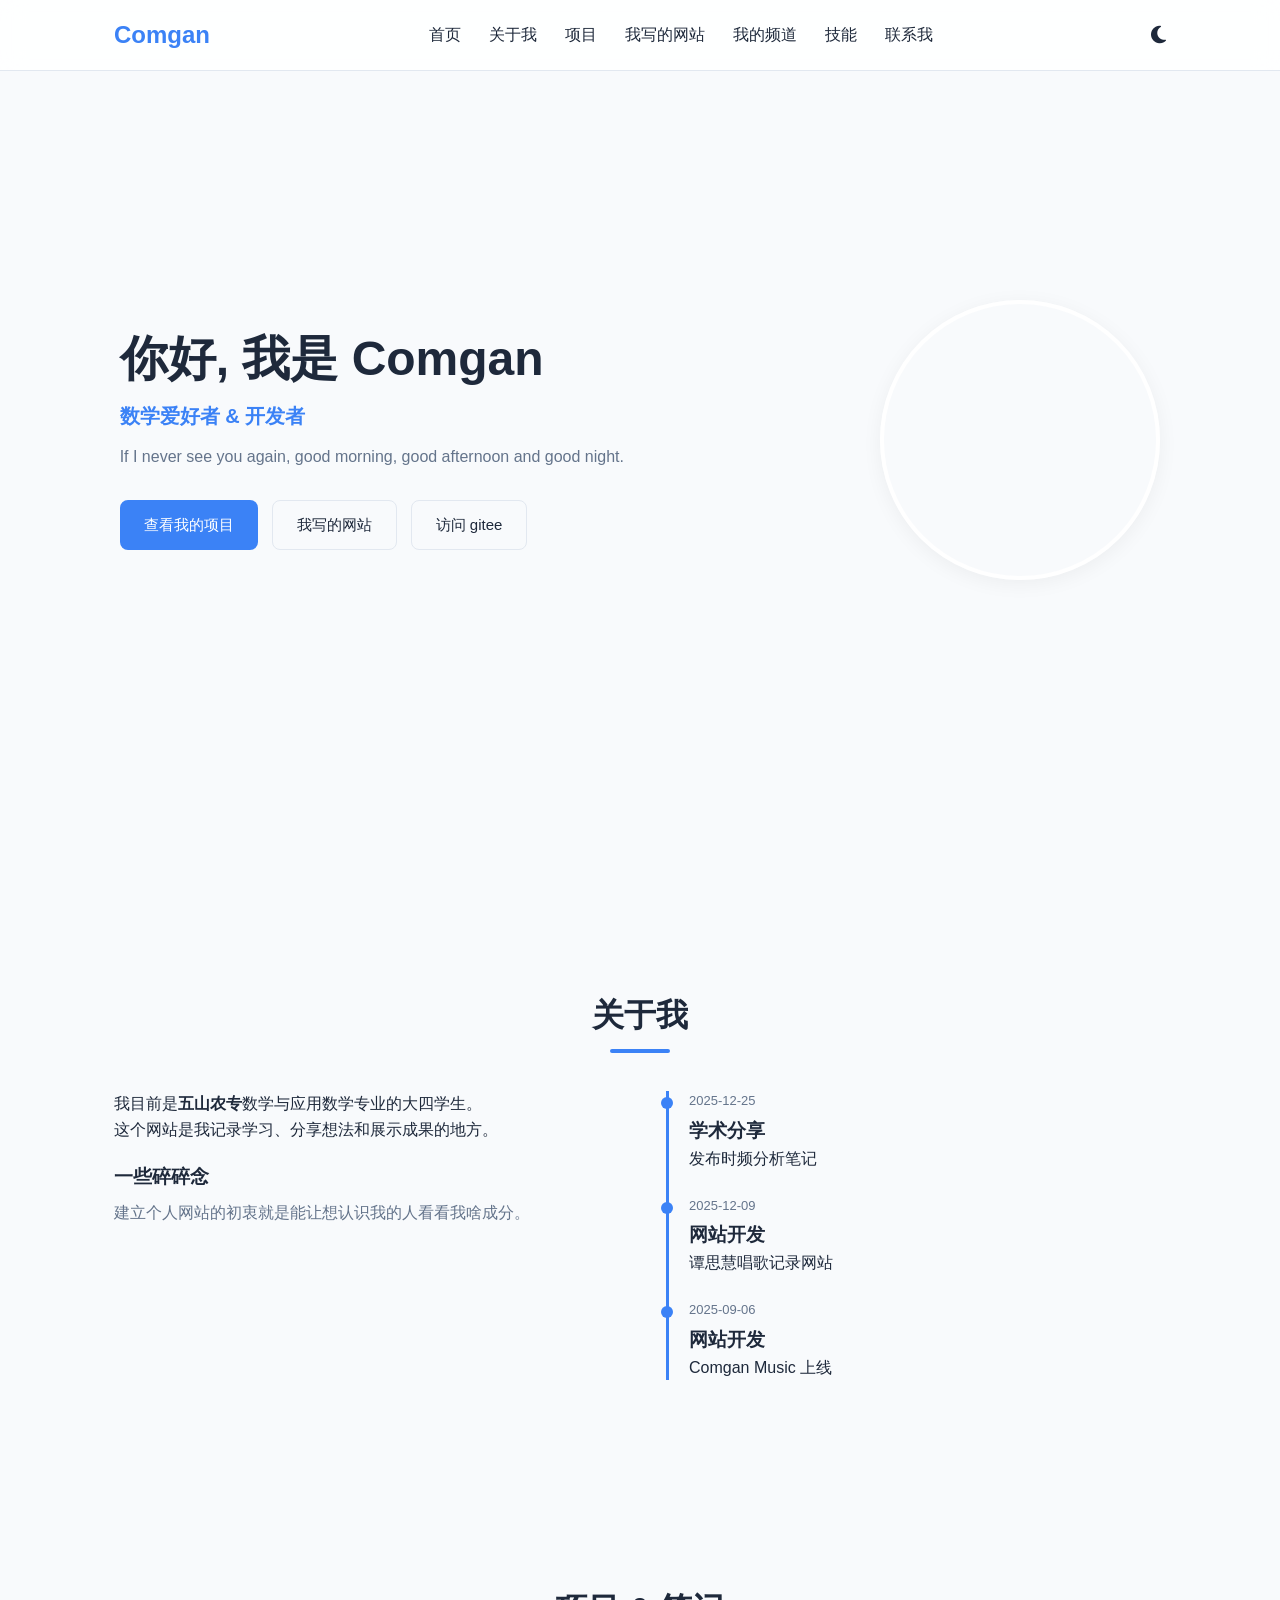
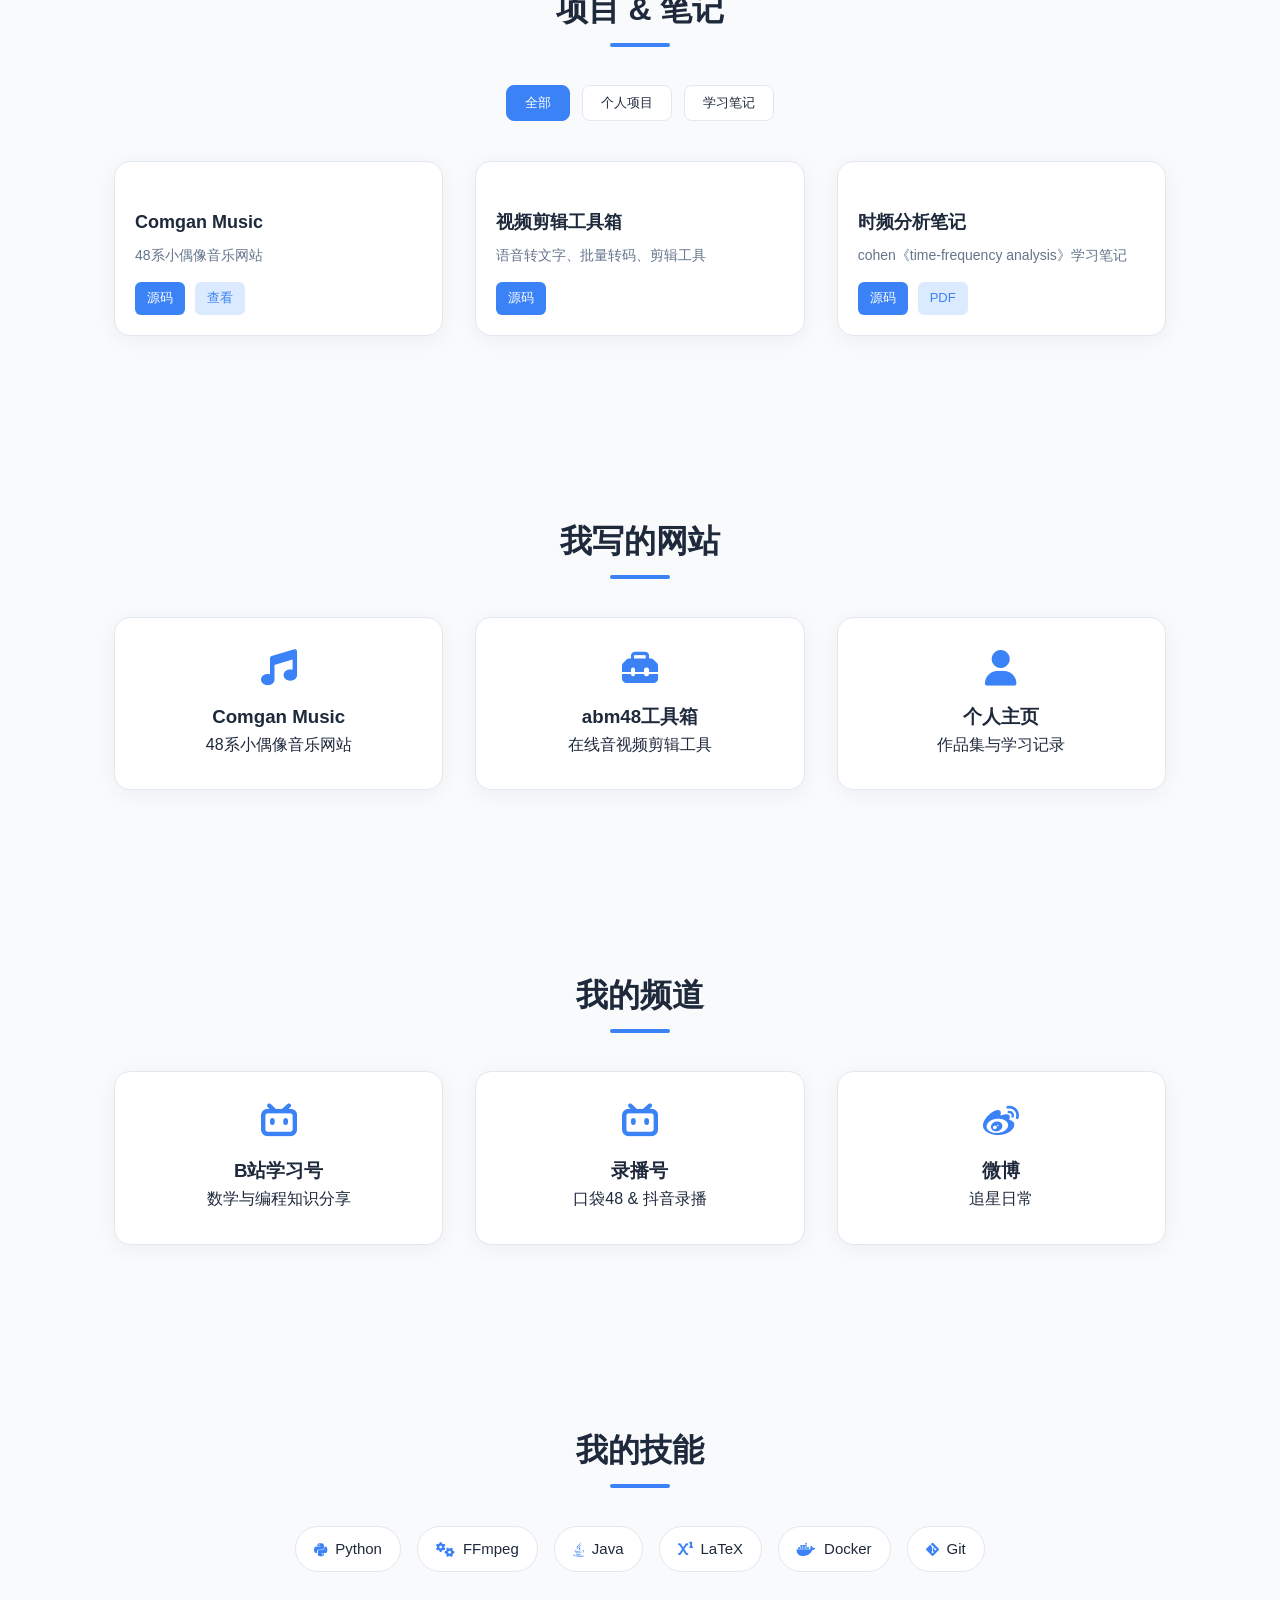
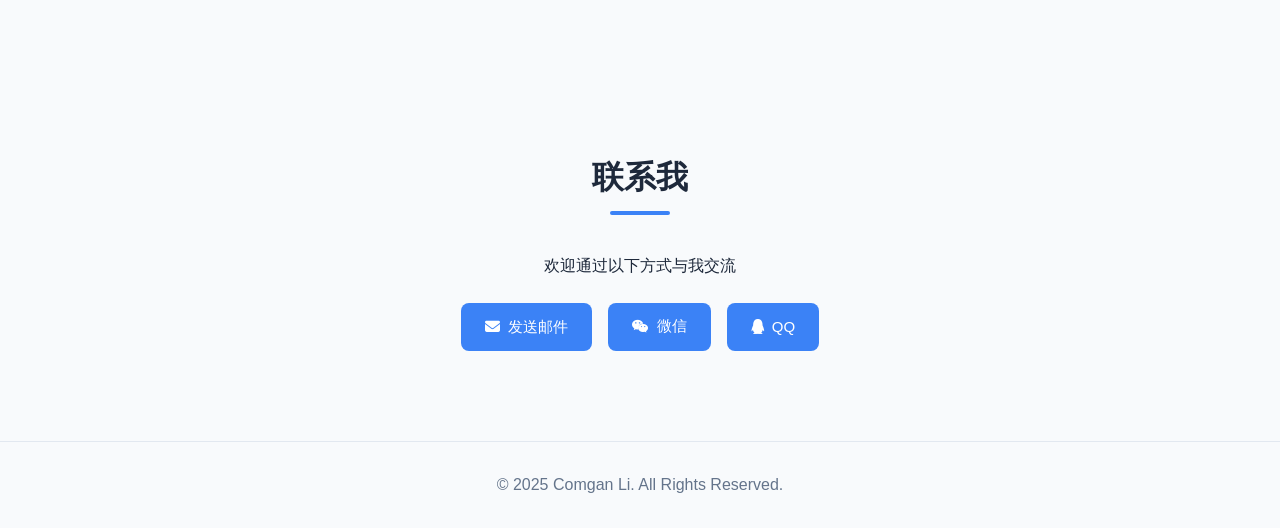
==== index.html @ dd55dca1 "fix: 第一次提交个人网站" ====
<!DOCTYPE html>
<html lang="zh-CN" data-theme="light">
<head>
    <meta charset="UTF-8">
    <meta name="viewport" content="width=device-width, initial-scale=1.0">
    <title>Comgan's Homepage</title>
    <meta name="author" content="Comgan Li">
    <meta name="description" content="数学爱好者 & 开发者 | 项目分享与学习笔记">
    <meta name="keywords" content="Comgan,数学,编程,开发者,个人主页">
    <link rel="stylesheet" href="https://cdnjs.cloudflare.com/ajax/libs/font-awesome/6.5.2/css/all.min.css">
    <style>
        * {
            margin: 0;
            padding: 0;
            box-sizing: border-box;
            transition: all 0.3s ease;
        }

        :root {
            --bg: #f8fafc;
            --card: #ffffff;
            --text: #1e293b;
            --text-light: #64748b;
            --primary: #3b82f6;
            --primary-light: #dbeafe;
            --border: #e2e8f0;
            --shadow: 0 4px 20px rgba(0,0,0,0.05);
            --nav-bg: rgba(255,255,255,0.85);
        }

        [data-theme="dark"] {
            --bg: #0f172a;
            --card: #1e293b;
            --text: #f1f5f9;
            --text-light: #94a3b8;
            --primary: #38bdf8;
            --primary-light: #164e63;
            --border: #334155;
            --shadow: 0 4px 20px rgba(0,0,0,0.2);
            --nav-bg: rgba(15,23,42,0.85);
        }

        body {
            font-family: -apple-system, BlinkMacSystemFont, 'Segoe UI', Roboto, 'Helvetica Neue', Arial, sans-serif;
            background: var(--bg);
            color: var(--text);
            line-height: 1.6;
            overflow-x: hidden;
        }

        .container {
            max-width: 1100px;
            margin: 0 auto;
            padding: 0 24px;
        }

        .grid {
            display: grid;
            gap: 32px;
        }

        .section {
            padding: 90px 0;
            opacity: 0;
            transform: translateY(30px);
            transition: 0.6s ease;
        }

        .section.visible {
            opacity: 1;
            transform: translateY(0);
        }

        .section__title {
            text-align: center;
            font-size: 32px;
            margin-bottom: 50px;
            position: relative;
        }

        .section__title::after {
            content: '';
            width: 60px;
            height: 4px;
            background: var(--primary);
            border-radius: 2px;
            position: absolute;
            left: 50%;
            bottom: -12px;
            transform: translateX(-50%);
        }

        /* 导航 */
        .header {
            position: fixed;
            top: 0;
            left: 0;
            width: 100%;
            z-index: 999;
            background: var(--nav-bg);
            backdrop-filter: blur(12px);
            border-bottom: 1px solid var(--border);
        }

        .nav {
            display: flex;
            align-items: center;
            justify-content: space-between;
            height: 70px;
        }

        .nav__logo {
            font-size: 24px;
            font-weight: bold;
            color: var(--primary);
            text-decoration: none;
        }

        .nav__list {
            display: flex;
            list-style: none;
            gap: 28px;
        }

        .nav__link {
            color: var(--text);
            text-decoration: none;
            font-weight: 500;
        }

        .nav__link:hover {
            color: var(--primary);
        }

        .nav__actions {
            display: flex;
            align-items: center;
            gap: 16px;
        }

        .theme-switcher {
            font-size: 20px;
            cursor: pointer;
            color: var(--text);
        }

        .nav__toggle {
            display: none;
            font-size: 22px;
            cursor: pointer;
        }

        /* 主页 */
        .hero {
            min-height: 100vh;
            display: flex;
            align-items: center;
            padding-top: 70px;
        }

        .hero__container {
            grid-template-columns: 1fr 1fr;
            align-items: center;
        }

        .hero__content h1 {
            font-size: 48px;
            margin-bottom: 12px;
            line-height: 1.2;
        }

        .hero__subtitle {
            font-size: 20px;
            color: var(--primary);
            font-weight: 600;
            margin-bottom: 12px;
        }

        .hero__description {
            color: var(--text-light);
            margin-bottom: 30px;
            font-size: 16px;
        }

        .hero__buttons {
            display: flex;
            flex-wrap: wrap;
            gap: 14px;
        }

        .button {
            padding: 12px 24px;
            border-radius: 8px;
            text-decoration: none;
            font-weight: 500;
            display: inline-flex;
            align-items: center;
            gap: 8px;
            cursor: pointer;
            border: none;
            font-size: 15px;
        }

        .button {
            background: var(--primary);
            color: white;
        }

        .button--ghost {
            background: transparent;
            color: var(--text);
            border: 1px solid var(--border);
        }

        .hero__image img {
            width: 280px;
            height: 280px;
            object-fit: cover;
            border-radius: 50%;
            box-shadow: var(--shadow);
            border: 4px solid var(--card);
            margin-left: auto;
            display: block;
        }

        /* 卡片 */
        .project-card, .site-card, .social-card {
            background: var(--card);
            border-radius: 16px;
            overflow: hidden;
            box-shadow: var(--shadow);
            border: 1px solid var(--border);
        }

        .project-card:hover, .site-card:hover, .social-card:hover {
            transform: translateY(-6px);
            box-shadow: 0 12px 30px rgba(0,0,0,0.1);
        }

        .project-card__img {
            width: 100%;
            height: 200px;
            object-fit: cover;
        }

        .project-card__content {
            padding: 20px;
        }

        .project-card__title {
            font-size: 18px;
            margin-bottom: 8px;
        }

        .project-card__description {
            color: var(--text-light);
            font-size: 14px;
            margin-bottom: 16px;
            line-height: 1.5;
        }

        .project-card__actions {
            display: flex;
            gap: 10px;
        }

        .project-card__action {
            font-size: 13px;
            padding: 6px 12px;
            border-radius: 6px;
            text-decoration: none;
            background: var(--primary-light);
            color: var(--primary);
        }

        .project-card__action--primary {
            background: var(--primary);
            color: white;
        }

        /* 网格布局 */
        .projects__grid, .sites__container, .socials__container {
            grid-template-columns: repeat(auto-fill, minmax(300px, 1fr));
        }

        .site-card, .social-card {
            padding: 32px 24px;
            text-align: center;
            text-decoration: none;
            color: var(--text);
        }

        .site-card__icon, .social-card__icon {
            font-size: 36px;
            color: var(--primary);
            margin-bottom: 16px;
        }

        /* 筛选按钮 */
        .projects__filters {
            display: flex;
            justify-content: center;
            gap: 12px;
            margin-bottom: 40px;
        }

        .filter-button {
            padding: 8px 18px;
            border-radius: 8px;
            border: 1px solid var(--border);
            background: var(--card);
            color: var(--text);
            cursor: pointer;
        }

        .filter-button.active {
            background: var(--primary);
            color: white;
            border-color: var(--primary);
        }

        /* 时间线 */
        .timeline {
            border-left: 3px solid var(--primary);
            padding-left: 20px;
            margin-left: 10px;
        }

        .timeline__item {
            margin-bottom: 24px;
            position: relative;
        }

        .timeline__item::before {
            content: '';
            width: 12px;
            height: 12px;
            background: var(--primary);
            border-radius: 50%;
            position: absolute;
            left: -28px;
            top: 6px;
        }

        .timeline__date {
            font-size: 13px;
            color: var(--text-light);
            margin-bottom: 4px;
        }

        /* 技能 */
        .skills__container {
            display: flex;
            flex-wrap: wrap;
            justify-content: center;
            gap: 16px;
        }

        .skill-item {
            background: var(--card);
            border: 1px solid var(--border);
            padding: 10px 18px;
            border-radius: 50px;
            display: flex;
            align-items: center;
            gap: 8px;
            font-size: 15px;
        }

        .skill-item i {
            color: var(--primary);
        }

        /* 关于我 */
        .about__container {
            grid-template-columns: 1fr 1fr;
        }

        /* 联系 */
        .contact__container {
            text-align: center;
        }

        .contact__buttons {
            display: flex;
            justify-content: center;
            gap: 16px;
            margin-top: 24px;
            flex-wrap: wrap;
        }

        /* 弹窗 */
        .modal {
            position: fixed;
            top: 0;
            left: 0;
            width: 100%;
            height: 100%;
            background: rgba(0,0,0,0.5);
            display: none;
            align-items: center;
            justify-content: center;
            z-index: 1000;
        }

        .modal.active {
            display: flex;
        }

        .modal__content {
            background: var(--card);
            padding: 30px;
            border-radius: 16px;
            text-align: center;
            position: relative;
            max-width: 320px;
            width: 90%;
        }

        .modal__close {
            position: absolute;
            top: 16px;
            right: 18px;
            font-size: 22px;
            cursor: pointer;
        }

        .modal__content img {
            width: 200px;
            margin: 16px 0;
        }

        /* 底部 */
        .footer {
            padding: 30px 0;
            text-align: center;
            border-top: 1px solid var(--border);
            color: var(--text-light);
        }

        /* 移动端 */
        @media (max-width: 900px) {
            .nav__menu {
                position: fixed;
                top: 70px;
                left: -100%;
                width: 100%;
                height: 100vh;
                background: var(--bg);
                padding: 40px 24px;
                transition: 0.4s;
            }

            .nav__menu.active {
                left: 0;
            }

            .nav__list {
                flex-direction: column;
                gap: 22px;
            }

            .nav__toggle {
                display: block;
            }

            .hero__container, .about__container {
                grid-template-columns: 1fr;
            }

            .hero__image img {
                margin: 30px auto 0;
            }

            .hero__content h1 {
                font-size: 36px;
                text-align: center;
            }

            .hero__content {
                text-align: center;
            }

            .hero__buttons {
                justify-content: center;
            }
        }
    </style>
</head>
<body>

<header class="header">
    <nav class="nav container">
        <a href="#" class="nav__logo">Comgan</a>
        <div class="nav__menu" id="nav-menu">
            <ul class="nav__list">
                <li class="nav__item"><a href="#hero" class="nav__link">首页</a></li>
                <li class="nav__item"><a href="#about" class="nav__link">关于我</a></li>
                <li class="nav__item"><a href="#projects" class="nav__link">项目</a></li>
                <li class="nav__item"><a href="#sites" class="nav__link">我写的网站</a></li>
                <li class="nav__item"><a href="#socials" class="nav__link">我的频道</a></li>
                <li class="nav__item"><a href="#skills" class="nav__link">技能</a></li>
                <li class="nav__item"><a href="#contact" class="nav__link">联系我</a></li>
            </ul>
        </div>
        <div class="nav__actions">
            <i class="fas fa-moon theme-switcher" id="theme-button"></i>
            <div class="nav__toggle" id="nav-toggle">
                <i class="fas fa-bars"></i>
            </div>
        </div>
    </nav>
</header>

<main>
    <section id="hero" class="hero section">
        <div class="hero__container container grid">
            <div class="hero__content">
                <h1>你好, 我是 Comgan</h1>
                <p class="hero__subtitle">数学爱好者 & 开发者</p>
                <p class="hero__description">If I never see you again, good morning, good afternoon and good night.</p>
                <div class="hero__buttons">
                    <a href="#projects" class="button">查看我的项目</a>
                    <a href="#sites" class="button button--ghost">我写的网站</a>
                    <a href="https://gitee.com/Comgan-Li04" target="_blank" class="button button--ghost">访问 gitee</a>
                </div>
            </div>
            <div class="hero__image">
                <img src="https://picsum.photos/300/300" alt="Avatar">
            </div>
        </div>
    </section>

    <section id="about" class="about section">
        <h2 class="section__title">关于我</h2>
        <div class="about__container container grid">
            <div class="about__left">
                <p>我目前是<strong>五山农专</strong>数学与应用数学专业的大四学生。</p>
                <p>这个网站是我记录学习、分享想法和展示成果的地方。</p>
                <div style="margin-top:20px">
                    <h3>一些碎碎念</h3>
                    <p style="color:var(--text-light);margin-top:8px">建立个人网站的初衷就是能让想认识我的人看看我啥成分。</p>
                </div>
            </div>
            <div class="about__right">
                <div class="timeline">
                    <div class="timeline__item">
                        <div class="timeline__date">2025-12-25</div>
                        <div class="timeline__content"><h3>学术分享</h3><p>发布时频分析笔记</p></div>
                    </div>
                    <div class="timeline__item">
                        <div class="timeline__date">2025-12-09</div>
                        <div class="timeline__content"><h3>网站开发</h3><p>谭思慧唱歌记录网站</p></div>
                    </div>
                    <div class="timeline__item">
                        <div class="timeline__date">2025-09-06</div>
                        <div class="timeline__content"><h3>网站开发</h3><p>Comgan Music 上线</p></div>
                    </div>
                </div>
            </div>
        </div>
    </section>

    <section id="projects" class="projects section">
        <h2 class="section__title">项目 & 笔记</h2>
        <div class="projects__container container">
            <div class="projects__filters">
                <button class="filter-button active" data-filter="all">全部</button>
                <button class="filter-button" data-filter="project">个人项目</button>
                <button class="filter-button" data-filter="notes">学习笔记</button>
            </div>
            <div class="projects__grid grid">
                <div class="project-card" data-category="project">
                    <img src="https://picsum.photos/400/200?1" alt="">
                    <div class="project-card__content">
                        <h3 class="project-card__title">Comgan Music</h3>
                        <p class="project-card__description">48系小偶像音乐网站</p>
                        <div class="project-card__actions">
                            <a href="#" class="project-card__action project-card__action--primary">源码</a>
                            <a href="#" class="project-card__action">查看</a>
                        </div>
                    </div>
                </div>
                <div class="project-card" data-category="project">
                    <img src="https://picsum.photos/400/200?2" alt="">
                    <div class="project-card__content">
                        <h3 class="project-card__title">视频剪辑工具箱</h3>
                        <p class="project-card__description">语音转文字、批量转码、剪辑工具</p>
                        <div class="project-card__actions">
                            <a href="#" class="project-card__action project-card__action--primary">源码</a>
                        </div>
                    </div>
                </div>
                <div class="project-card" data-category="notes">
                    <img src="https://picsum.photos/400/200?3" alt="">
                    <div class="project-card__content">
                        <h3 class="project-card__title">时频分析笔记</h3>
                        <p class="project-card__description">cohen《time-frequency analysis》学习笔记</p>
                        <div class="project-card__actions">
                            <a href="#" class="project-card__action project-card__action--primary">源码</a>
                            <a href="#" class="project-card__action">PDF</a>
                        </div>
                    </div>
                </div>
            </div>
        </div>
    </section>

    <section id="sites" class="sites section">
        <h2 class="section__title">我写的网站</h2>
        <div class="sites__container container grid">
            <a href="#" class="site-card">
                <i class="fa-solid fa-music site-card__icon"></i>
                <h3>Comgan Music</h3>
                <p>48系小偶像音乐网站</p>
            </a>
            <a href="#" class="site-card">
                <i class="fa-solid fa-toolbox site-card__icon"></i>
                <h3>abm48工具箱</h3>
                <p>在线音视频剪辑工具</p>
            </a>
            <a href="#" class="site-card">
                <i class="fa-solid fa-user site-card__icon"></i>
                <h3>个人主页</h3>
                <p>作品集与学习记录</p>
            </a>
        </div>
    </section>

    <section id="socials" class="socials section">
        <h2 class="section__title">我的频道</h2>
        <div class="socials__container container grid">
            <a href="#" class="social-card">
                <i class="fab fa-bilibili social-card__icon"></i>
                <h3>B站学习号</h3>
                <p>数学与编程知识分享</p>
            </a>
            <a href="#" class="social-card">
                <i class="fab fa-bilibili social-card__icon"></i>
                <h3>录播号</h3>
                <p>口袋48 & 抖音录播</p>
            </a>
            <a href="#" class="social-card">
                <i class="fab fa-weibo social-card__icon"></i>
                <h3>微博</h3>
                <p>追星日常</p>
            </a>
        </div>
    </section>

    <section id="skills" class="skills section">
        <h2 class="section__title">我的技能</h2>
        <div class="skills__container container">
            <div class="skill-item"><i class="fab fa-python"></i><span>Python</span></div>
            <div class="skill-item"><i class="fas fa-cogs"></i><span>FFmpeg</span></div>
            <div class="skill-item"><i class="fab fa-java"></i><span>Java</span></div>
            <div class="skill-item"><i class="fas fa-superscript"></i><span>LaTeX</span></div>
            <div class="skill-item"><i class="fab fa-docker"></i><span>Docker</span></div>
            <div class="skill-item"><i class="fab fa-git-alt"></i><span>Git</span></div>
        </div>
    </section>

    <section id="contact" class="contact section">
        <h2 class="section__title">联系我</h2>
        <div class="contact__container container">
            <p>欢迎通过以下方式与我交流</p>
            <div class="contact__buttons">
                <a href="mailto:Libojun04@gmail.com" class="button"><i class="fas fa-envelope"></i> 发送邮件</a>
                <button class="button" id="wechat-btn"><i class="fab fa-weixin"></i> 微信</button>
                <button class="button" id="qq-btn"><i class="fab fa-qq"></i> QQ</button>
            </div>
        </div>
    </section>
</main>

<footer class="footer">
    <div class="footer__container container">
        <p>&copy; 2025 Comgan Li. All Rights Reserved.</p>
    </div>
</footer>

<div class="modal" id="wechat-modal">
    <div class="modal__content">
        <span class="modal__close">&times;</span>
        <h3>微信</h3>
        <img src="https://picsum.photos/200/200" alt="微信">
        <p>扫一扫添加我</p>
    </div>
</div>

<div class="modal" id="qq-modal">
    <div class="modal__content">
        <span class="modal__close">&times;</span>
        <h3>QQ</h3>
        <img src="https://picsum.photos/200/200" alt="QQ">
        <p>扫一扫添加我</p>
    </div>
</div>

<script>
    // 主题切换
    const themeBtn = document.getElementById('theme-button');
    const html = document.documentElement;
    themeBtn.addEventListener('click', () => {
        const isDark = html.getAttribute('data-theme') === 'dark';
        html.setAttribute('data-theme', isDark ? 'light' : 'dark');
        themeBtn.classList.toggle('fa-sun', !isDark);
        themeBtn.classList.toggle('fa-moon', isDark);
    });

    // 移动端菜单
    const navToggle = document.getElementById('nav-toggle');
    const navMenu = document.getElementById('nav-menu');
    navToggle.addEventListener('click', () => {
        navMenu.classList.toggle('active');
    });
    document.querySelectorAll('.nav__link').forEach(link => {
        link.addEventListener('click', () => navMenu.classList.remove('active'));
    });

    // 弹窗
    const wechatBtn = document.getElementById('wechat-btn');
    const qqBtn = document.getElementById('qq-btn');
    const wechatModal = document.getElementById('wechat-modal');
    const qqModal = document.getElementById('qq-modal');
    const closeBtns = document.querySelectorAll('.modal__close');

    wechatBtn.addEventListener('click', () => wechatModal.classList.add('active'));
    qqBtn.addEventListener('click', () => qqModal.classList.add('active'));
    closeBtns.forEach(btn => {
        btn.addEventListener('click', () => {
            wechatModal.classList.remove('active');
            qqModal.classList.remove('active');
        });
    });

    // 项目筛选
    const filterBtns = document.querySelectorAll('.filter-button');
    const projectCards = document.querySelectorAll('.project-card');
    filterBtns.forEach(btn => {
        btn.addEventListener('click', () => {
            filterBtns.forEach(b => b.classList.remove('active'));
            btn.classList.add('active');
            const filter = btn.getAttribute('data-filter');
            projectCards.forEach(card => {
                const cat = card.getAttribute('data-category');
                card.style.display = (filter === 'all' || cat === filter) ? 'block' : 'none';
            });
        });
    });

    // 滚动显示动画
    const sections = document.querySelectorAll('.section');
    const observer = new IntersectionObserver(entries => {
        entries.forEach(e => e.target.classList.toggle('visible', e.isIntersecting));
    }, { threshold: 0.1 });
    sections.forEach(s => observer.observe(s));
</script>
</body>
</html>
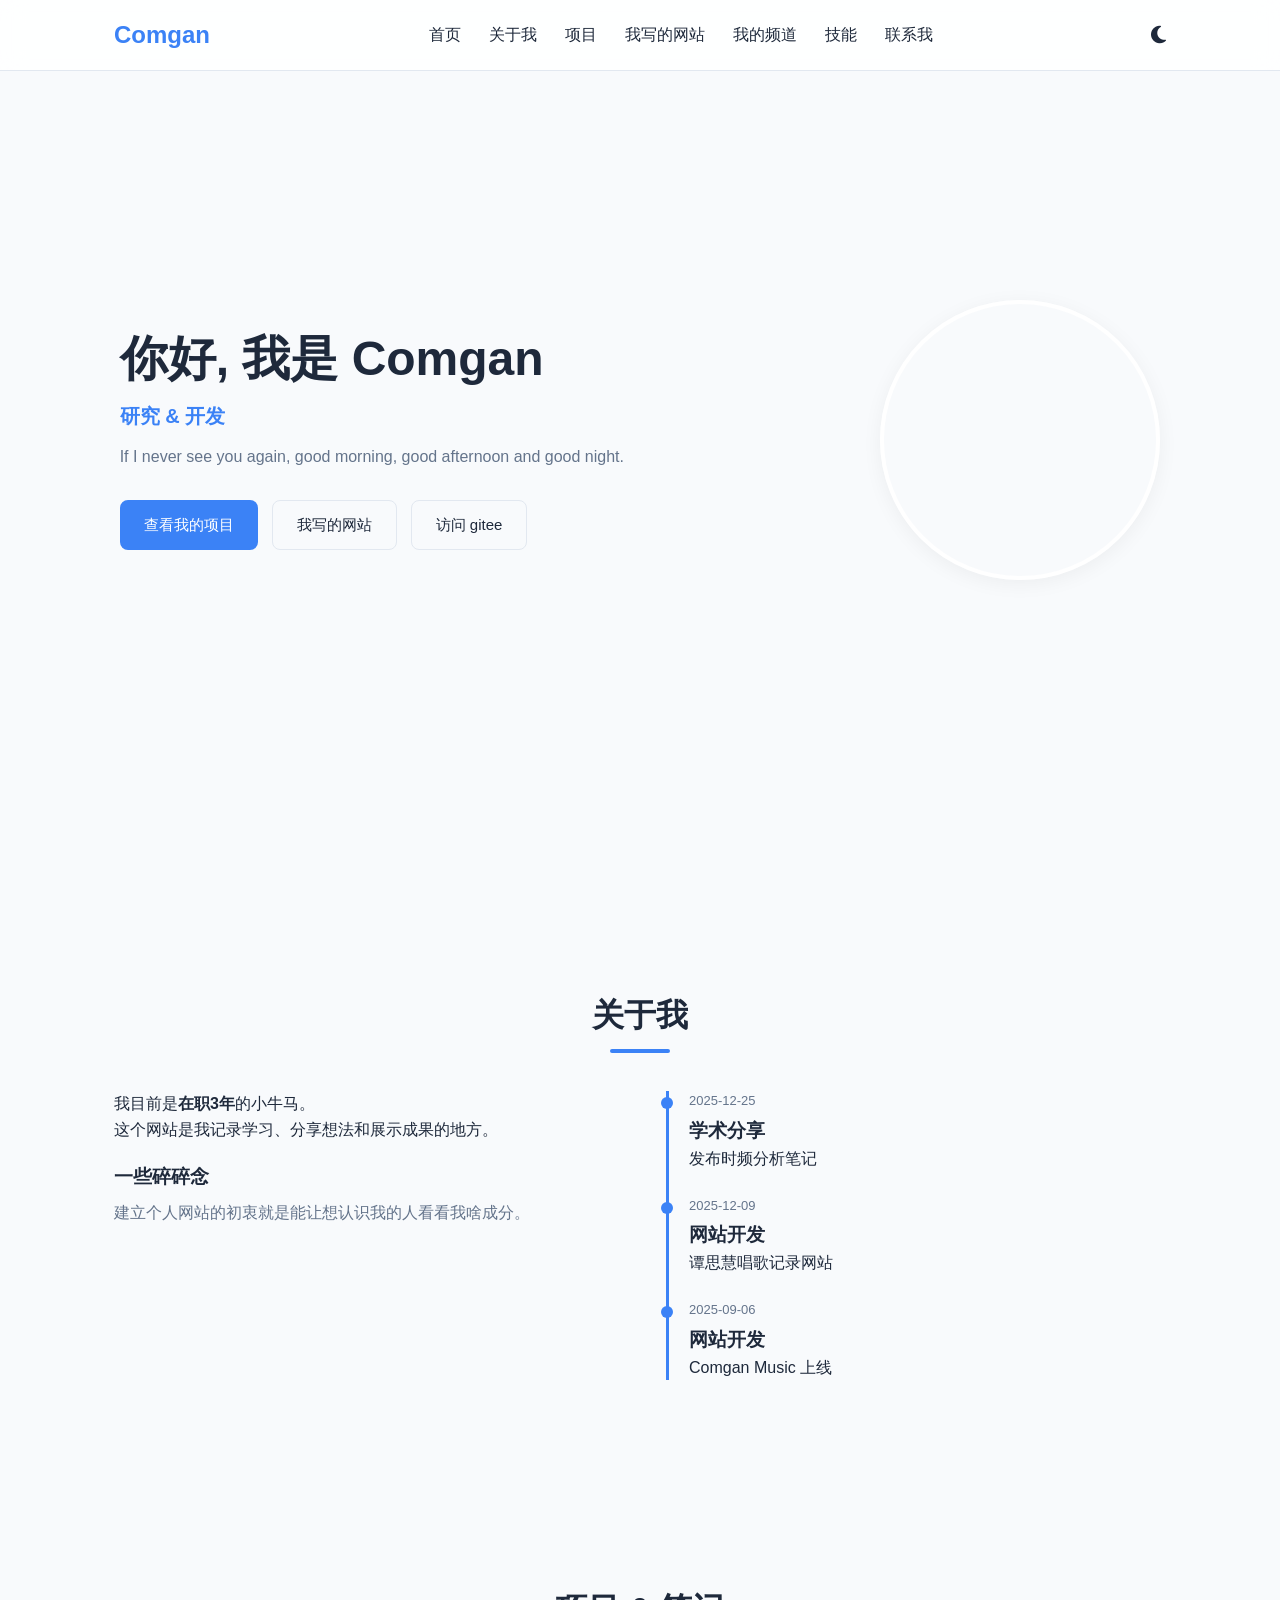
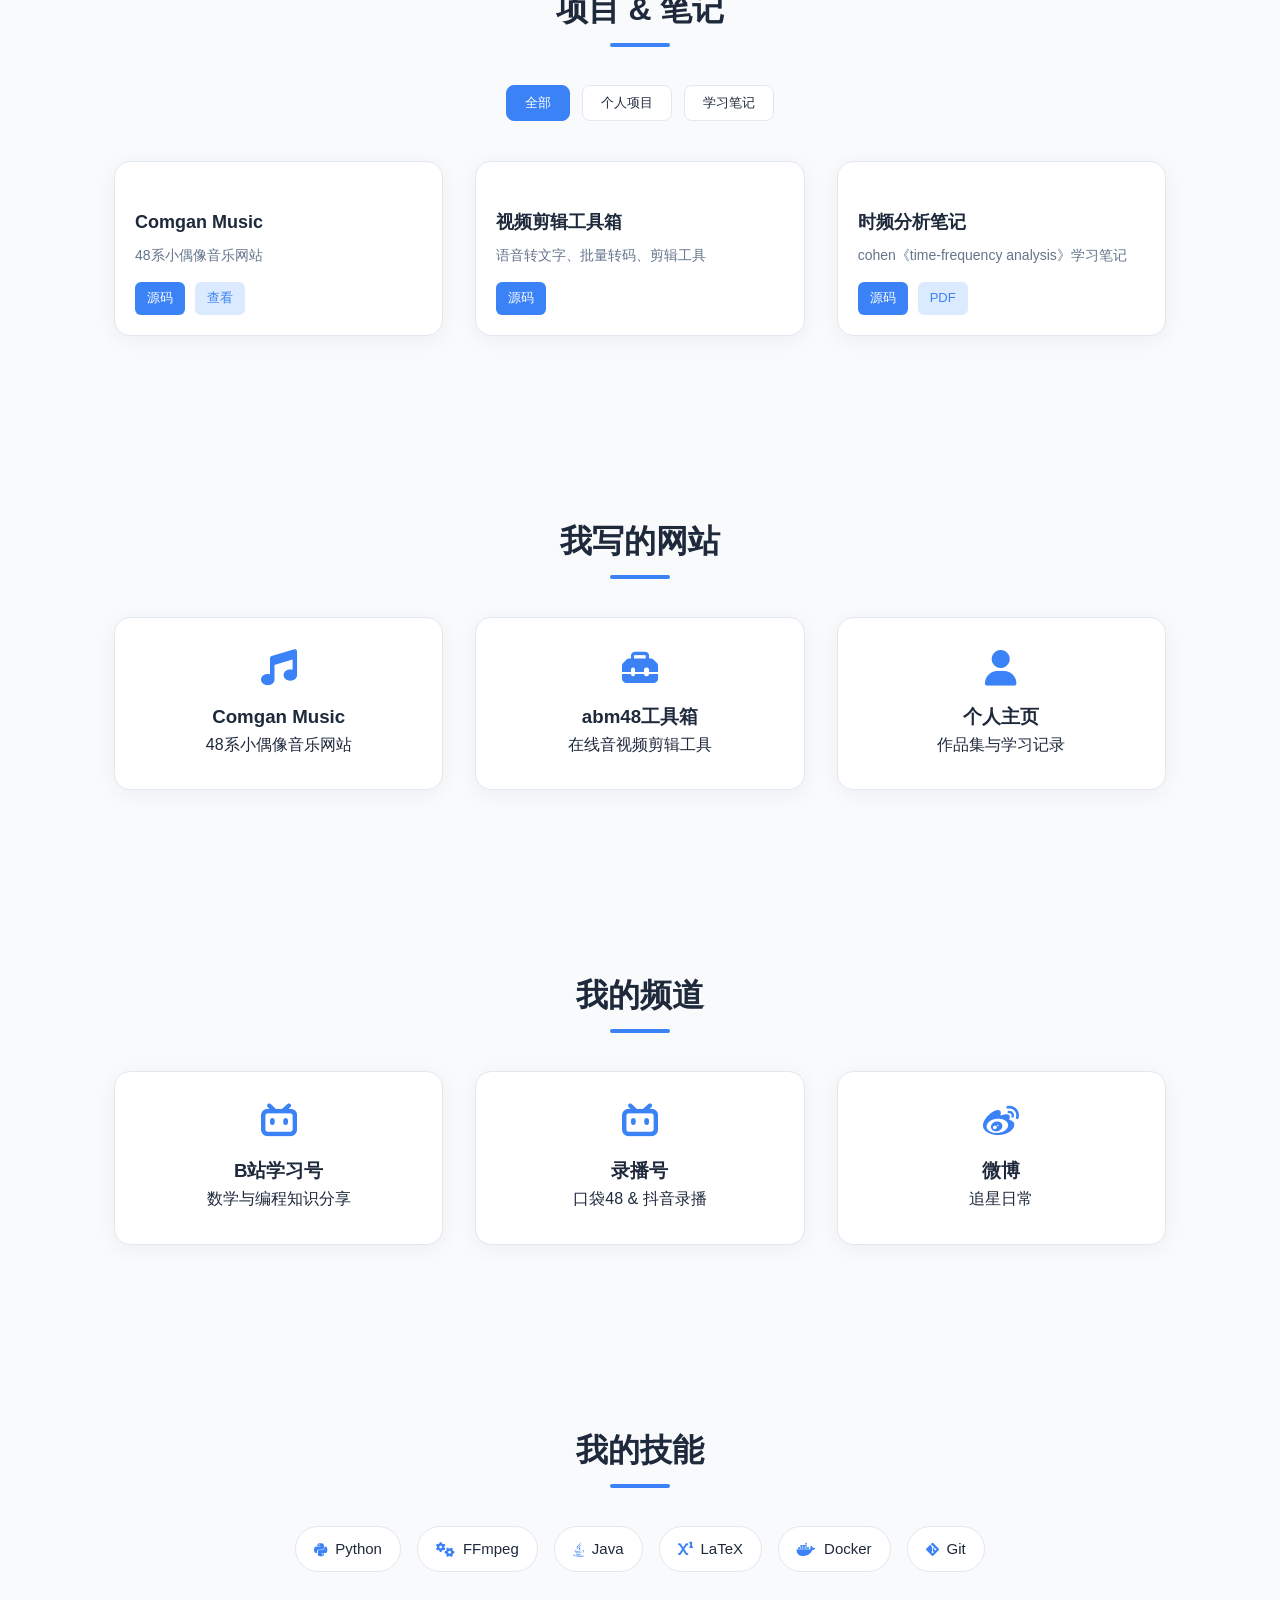
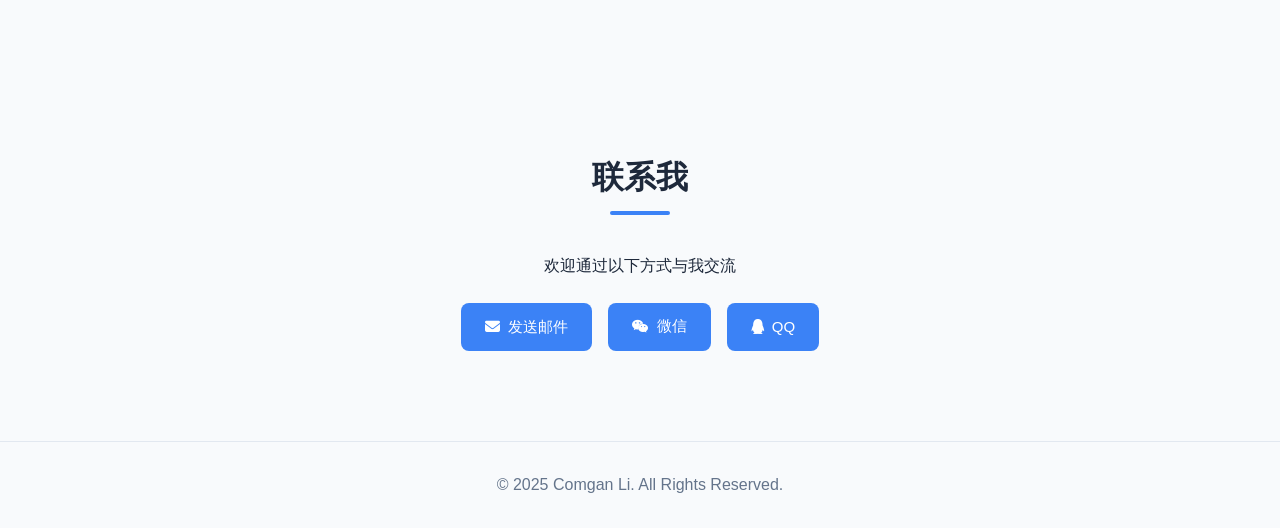
==== commit 18c8d89b: "fix:第二次提交个人网站" ====
--- a/index.html
+++ b/index.html
@@ -5,7 +5,7 @@
     <meta name="viewport" content="width=device-width, initial-scale=1.0">
     <title>Comgan's Homepage</title>
     <meta name="author" content="Comgan Li">
-    <meta name="description" content="数学爱好者 & 开发者 | 项目分享与学习笔记">
+    <meta name="description" content="研究 & 开发 | 项目分享与学习笔记">
     <meta name="keywords" content="Comgan,数学,编程,开发者,个人主页">
     <link rel="stylesheet" href="https://cdnjs.cloudflare.com/ajax/libs/font-awesome/6.5.2/css/all.min.css">
     <style>
@@ -517,7 +517,7 @@
         <div class="hero__container container grid">
             <div class="hero__content">
                 <h1>你好, 我是 Comgan</h1>
-                <p class="hero__subtitle">数学爱好者 & 开发者</p>
+                <p class="hero__subtitle">研究 & 开发</p>
                 <p class="hero__description">If I never see you again, good morning, good afternoon and good night.</p>
                 <div class="hero__buttons">
                     <a href="#projects" class="button">查看我的项目</a>
@@ -535,7 +535,7 @@
         <h2 class="section__title">关于我</h2>
         <div class="about__container container grid">
             <div class="about__left">
-                <p>我目前是<strong>五山农专</strong>数学与应用数学专业的大四学生。</p>
+                <p>我目前是<strong>在职3年</strong>的小牛马。</p>
                 <p>这个网站是我记录学习、分享想法和展示成果的地方。</p>
                 <div style="margin-top:20px">
                     <h3>一些碎碎念</h3>
@@ -665,7 +665,7 @@
         <div class="contact__container container">
             <p>欢迎通过以下方式与我交流</p>
             <div class="contact__buttons">
-                <a href="mailto:Libojun04@gmail.com" class="button"><i class="fas fa-envelope"></i> 发送邮件</a>
+                <a href="mailto:2792151184@qq.com" class="button"><i class="fas fa-envelope"></i> 发送邮件</a>
                 <button class="button" id="wechat-btn"><i class="fab fa-weixin"></i> 微信</button>
                 <button class="button" id="qq-btn"><i class="fab fa-qq"></i> QQ</button>
             </div>
@@ -683,7 +683,7 @@
     <div class="modal__content">
         <span class="modal__close">&times;</span>
         <h3>微信</h3>
-        <img src="https://picsum.photos/200/200" alt="微信">
+        <img src="./assets/images/avatar.jpg" alt="微信">
         <p>扫一扫添加我</p>
     </div>
 </div>
@@ -692,7 +692,7 @@
     <div class="modal__content">
         <span class="modal__close">&times;</span>
         <h3>QQ</h3>
-        <img src="https://picsum.photos/200/200" alt="QQ">
+        <img src="./assets/images/avatar.jpg" alt="QQ">
         <p>扫一扫添加我</p>
     </div>
 </div>
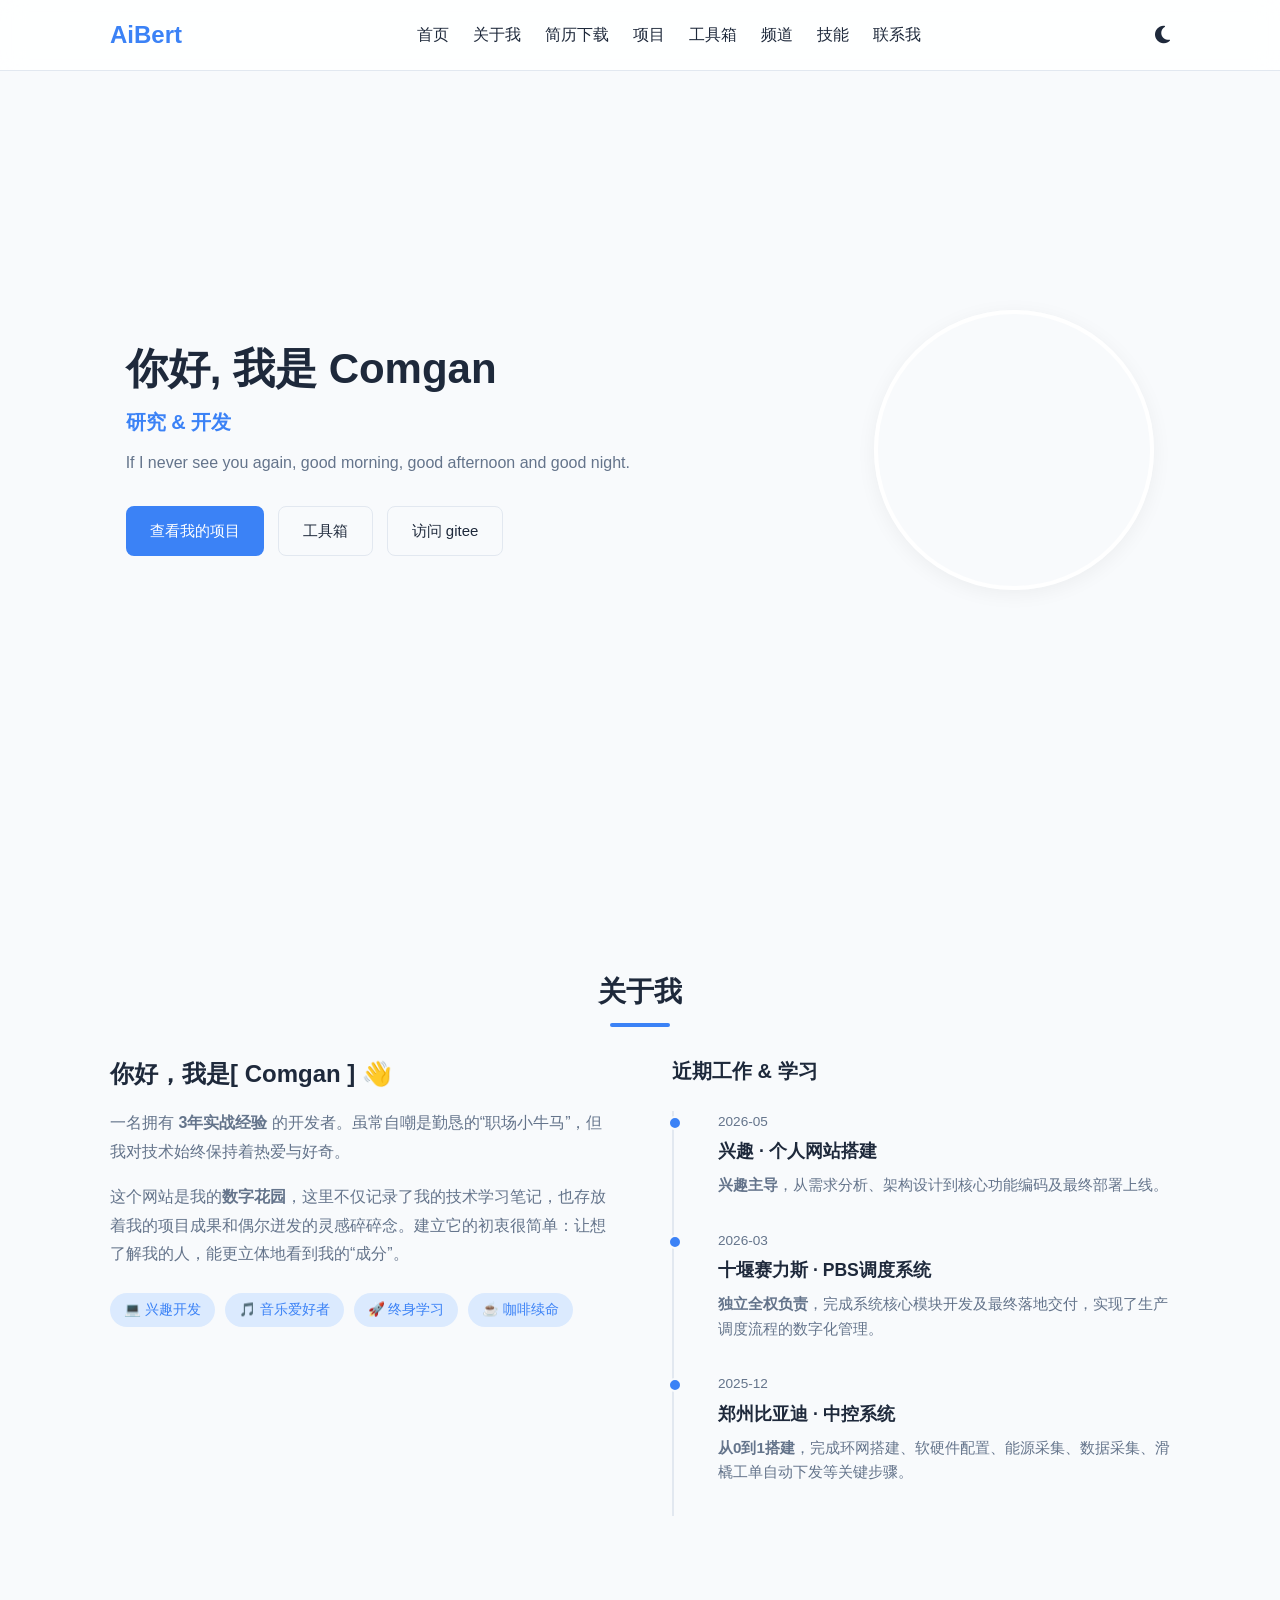
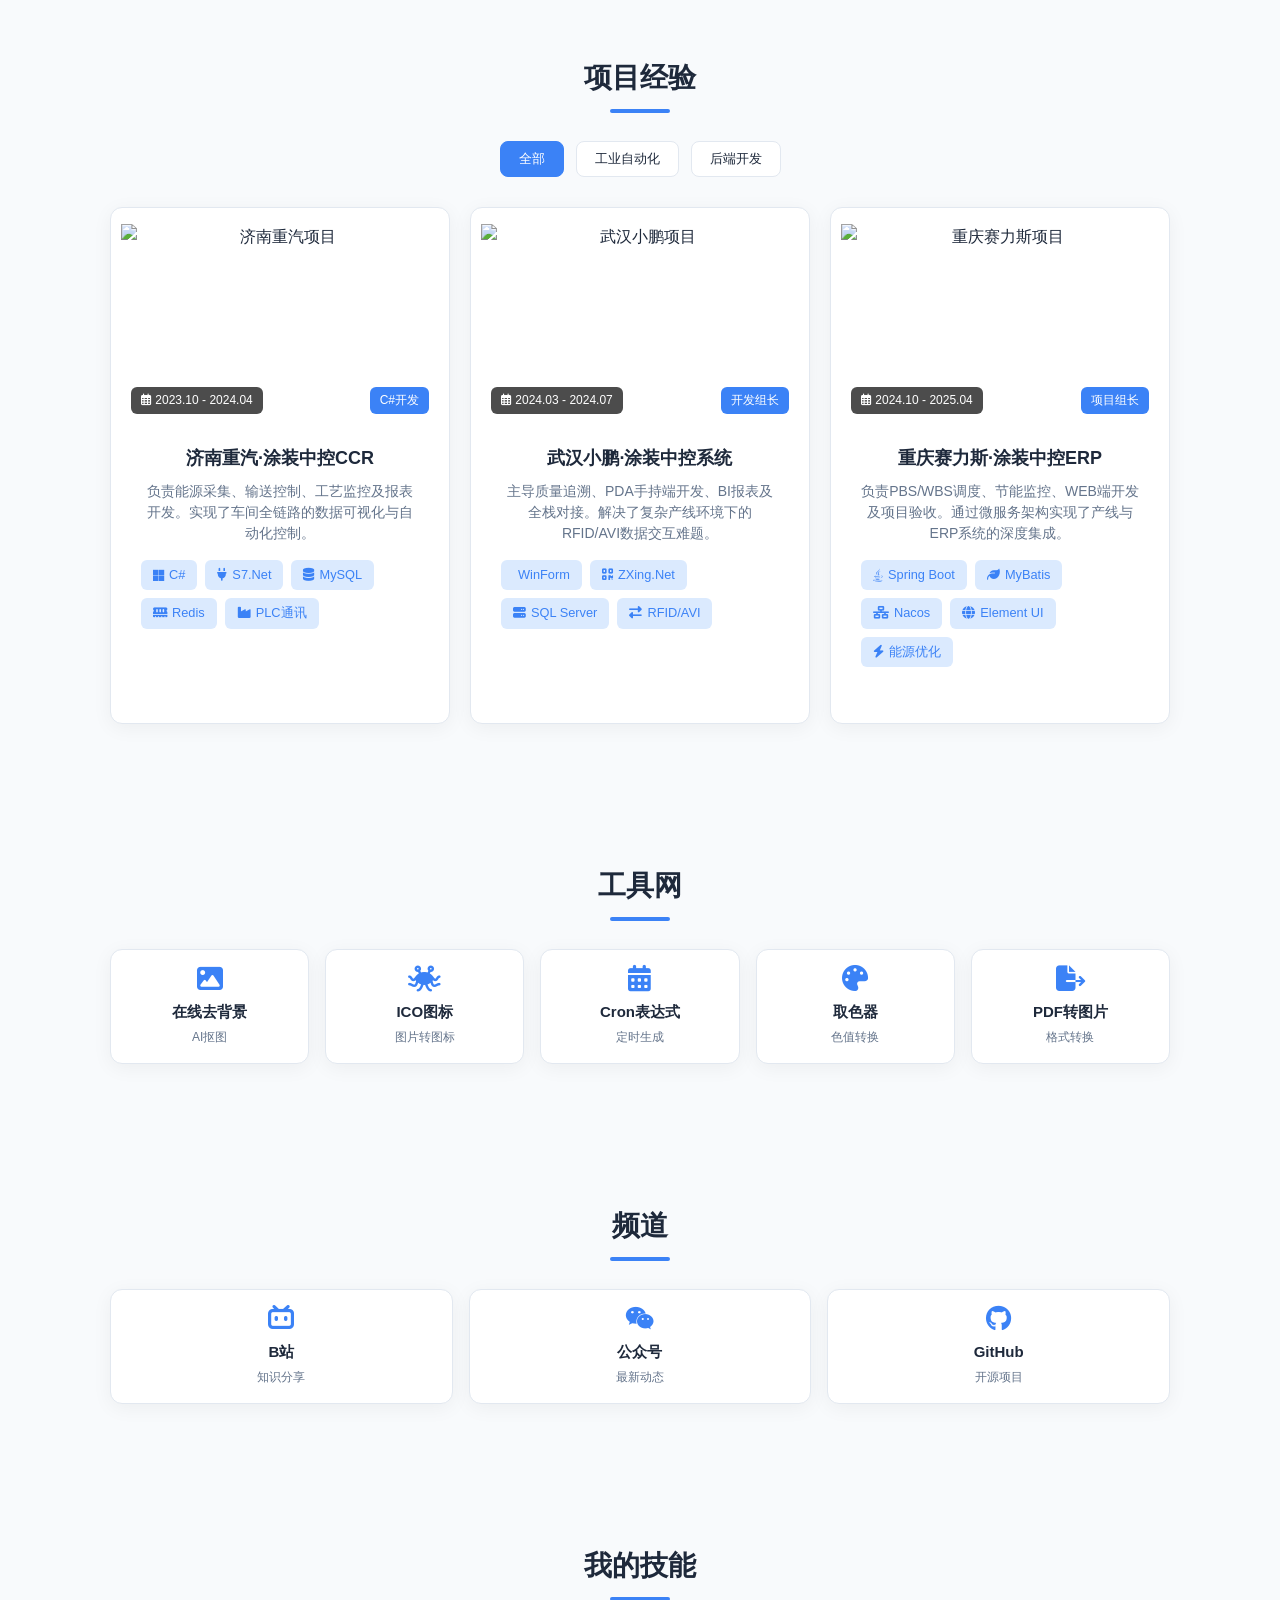
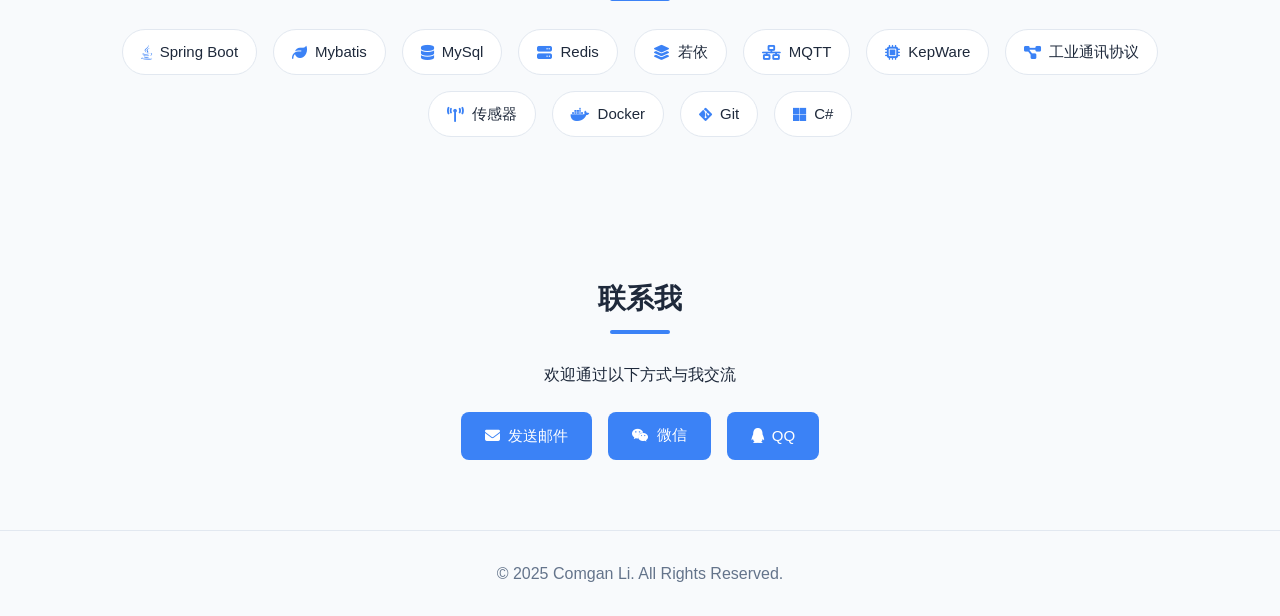
==== commit 709996e7: "fix:第三次提交个人网站" ====
--- a/index.html
+++ b/index.html
@@ -48,19 +48,32 @@
             overflow-x: hidden;
         }
 
+        img {
+            max-width: 100%;
+            height: auto;
+            display: block;
+        }
+
         .container {
             max-width: 1100px;
             margin: 0 auto;
-            padding: 0 24px;
+            padding: 0 20px;
         }
 
         .grid {
             display: grid;
-            gap: 32px;
+            gap: 20px;
+        }
+
+        /* 工具网、频道 改成 横向多列小卡片 */
+        .sites__grid, .socials__grid {
+            display: grid;
+            grid-template-columns: repeat(auto-fit, minmax(140px, 1fr));
+            gap: 16px;
         }
 
         .section {
-            padding: 90px 0;
+            padding: 70px 0;
             opacity: 0;
             transform: translateY(30px);
             transition: 0.6s ease;
@@ -73,8 +86,8 @@
 
         .section__title {
             text-align: center;
-            font-size: 32px;
-            margin-bottom: 50px;
+            font-size: 28px;
+            margin-bottom: 40px;
             position: relative;
         }
 
@@ -119,7 +132,7 @@
         .nav__list {
             display: flex;
             list-style: none;
-            gap: 28px;
+            gap: 24px;
         }
 
         .nav__link {
@@ -164,7 +177,7 @@
         }
 
         .hero__content h1 {
-            font-size: 48px;
+            font-size: 42px;
             margin-bottom: 12px;
             line-height: 1.2;
         }
@@ -199,9 +212,6 @@
             cursor: pointer;
             border: none;
             font-size: 15px;
-        }
-
-        .button {
             background: var(--primary);
             color: white;
         }
@@ -220,88 +230,97 @@
             box-shadow: var(--shadow);
             border: 4px solid var(--card);
             margin-left: auto;
-            display: block;
-        }
-
-        /* 卡片 */
-        .project-card, .site-card, .social-card {
-            background: var(--card);
-            border-radius: 16px;
-            overflow: hidden;
-            box-shadow: var(--shadow);
-            border: 1px solid var(--border);
-        }
-
-        .project-card:hover, .site-card:hover, .social-card:hover {
-            transform: translateY(-6px);
-            box-shadow: 0 12px 30px rgba(0,0,0,0.1);
-        }
-
-        .project-card__img {
-            width: 100%;
-            height: 200px;
-            object-fit: cover;
-        }
-
-        .project-card__content {
-            padding: 20px;
-        }
-
-        .project-card__title {
-            font-size: 18px;
-            margin-bottom: 8px;
-        }
-
-        .project-card__description {
+        }
+
+        /* 关于我 */
+        .about__container {
+            grid-template-columns: 1fr 1fr;
+            gap: 4rem;
+            align-items: start;
+        }
+
+        .about__intro h3 {
+            font-size: 1.5rem;
+            margin-bottom: 1rem;
+        }
+
+        .about__bio {
             color: var(--text-light);
-            font-size: 14px;
-            margin-bottom: 16px;
-            line-height: 1.5;
-        }
-
-        .project-card__actions {
-            display: flex;
+            line-height: 1.8;
+            margin-bottom: 1rem;
+            font-size: 1rem;
+        }
+
+        .about__tags {
+            margin-top: 1.5rem;
+            display: flex;
+            flex-wrap: wrap;
             gap: 10px;
         }
 
-        .project-card__action {
-            font-size: 13px;
-            padding: 6px 12px;
-            border-radius: 6px;
-            text-decoration: none;
+        .tag {
             background: var(--primary-light);
             color: var(--primary);
-        }
-
-        .project-card__action--primary {
+            padding: 6px 14px;
+            border-radius: 20px;
+            font-size: 0.85rem;
+            font-weight: 500;
+        }
+
+        .timeline__title {
+            margin-bottom: 1.5rem;
+            font-size: 1.25rem;
+        }
+
+        .timeline {
+            position: relative;
+            padding-left: 20px;
+            border-left: 2px solid var(--border);
+        }
+
+        .timeline__item {
+            position: relative;
+            padding-bottom: 2rem;
+            padding-left: 1.5rem;
+        }
+
+        .timeline__item::before {
+            content: '';
+            position: absolute;
+            left: -26px;
+            top: 5px;
+            width: 10px;
+            height: 10px;
             background: var(--primary);
-            color: white;
-        }
-
-        /* 网格布局 */
-        .projects__grid, .sites__container, .socials__container {
-            grid-template-columns: repeat(auto-fill, minmax(300px, 1fr));
-        }
-
-        .site-card, .social-card {
-            padding: 32px 24px;
-            text-align: center;
-            text-decoration: none;
-            color: var(--text);
-        }
-
-        .site-card__icon, .social-card__icon {
-            font-size: 36px;
-            color: var(--primary);
-            margin-bottom: 16px;
-        }
-
-        /* 筛选按钮 */
+            border-radius: 50%;
+            border: 2px solid var(--bg);
+        }
+
+        .timeline__date {
+            font-size: 0.85rem;
+            color: var(--text-light);
+            margin-bottom: 0.3rem;
+        }
+
+        .timeline__content h3 {
+            font-size: 1.1rem;
+            margin: 0 0 0.5rem 0;
+        }
+
+        .timeline__content p {
+            margin: 0;
+            color: var(--text-light);
+            font-size: 0.95rem;
+            line-height: 1.6;
+        }
+
+        /* 项目 */
         .projects__filters {
             display: flex;
             justify-content: center;
             gap: 12px;
-            margin-bottom: 40px;
+            margin-bottom: 30px;
+            flex-wrap: wrap;
         }
 
         .filter-button {
@@ -319,33 +338,110 @@
             border-color: var(--primary);
         }
 
-        /* 时间线 */
-        .timeline {
-            border-left: 3px solid var(--primary);
-            padding-left: 20px;
-            margin-left: 10px;
-        }
-
-        .timeline__item {
-            margin-bottom: 24px;
+        .projects__grid {
+            grid-template-columns: repeat(auto-fill, minmax(300px, 1fr));
+        }
+
+        /* 卡片 改成 小巧横排方块 */
+        .project-card, .site-card, .social-card {
+            background: var(--card);
+            border-radius: 12px;
+            overflow: hidden;
+            box-shadow: var(--shadow);
+            border: 1px solid var(--border);
+            padding: 16px 10px;
+            text-align: center;
+            text-decoration: none;
+            color: var(--text);
+        }
+
+        .project-card:hover, .site-card:hover, .social-card:hover {
+            transform: translateY(-4px);
+            box-shadow: 0 10px 25px rgba(0,0,0,0.08);
+        }
+
+        .site-card__icon, .social-card__icon {
+            font-size: 26px;
+            color: var(--primary);
+            margin-bottom: 8px;
+        }
+
+        .site-card h3, .social-card h3 {
+            font-size: 15px;
+            margin-bottom: 4px;
+        }
+
+        .site-card p, .social-card p {
+            font-size: 12px;
+            color: var(--text-light);
+        }
+
+        .project-card__header {
             position: relative;
         }
 
-        .timeline__item::before {
-            content: '';
-            width: 12px;
-            height: 12px;
+        .project-card__image {
+            width: 100%;
+            height: 200px;
+            object-fit: cover;
+        }
+
+        .project-card__meta {
+            position: absolute;
+            bottom: 10px;
+            left: 10px;
+            right: 10px;
+            display: flex;
+            justify-content: space-between;
+            gap: 10px;
+        }
+
+        .project-card__date, .project-card__role {
+            background: rgba(0, 0, 0, 0.7);
+            color: #fff;
+            padding: 4px 10px;
+            border-radius: 6px;
+            font-size: 0.75rem;
+            backdrop-filter: blur(4px);
+        }
+
+        .project-card__role {
             background: var(--primary);
-            border-radius: 50%;
-            position: absolute;
-            left: -28px;
-            top: 6px;
-        }
-
-        .timeline__date {
-            font-size: 13px;
+        }
+
+        .project-card__body {
+            padding: 20px;
+        }
+
+        .project-card__title {
+            font-size: 18px;
+            margin-bottom: 8px;
+        }
+
+        .project-card__description {
             color: var(--text-light);
-            margin-bottom: 4px;
+            font-size: 14px;
+            margin-bottom: 16px;
+            line-height: 1.5;
+        }
+
+        .project-card__tech {
+            display: flex;
+            flex-wrap: wrap;
+            gap: 8px;
+            margin-bottom: 20px;
+        }
+
+        .tech-tag {
+            background: var(--primary-light);
+            color: var(--primary);
+            padding: 5px 12px;
+            border-radius: 6px;
+            font-size: 0.8rem;
+            font-weight: 500;
+            display: flex;
+            align-items: center;
+            gap: 5px;
         }
 
         /* 技能 */
@@ -369,11 +465,6 @@
 
         .skill-item i {
             color: var(--primary);
-        }
-
-        /* 关于我 */
-        .about__container {
-            grid-template-columns: 1fr 1fr;
         }
 
         /* 联系 */
@@ -427,7 +518,7 @@
 
         .modal__content img {
             width: 200px;
-            margin: 16px 0;
+            margin: 16px auto;
         }
 
         /* 底部 */
@@ -438,7 +529,7 @@
             color: var(--text-light);
         }
 
-        /* 移动端 */
+        /* 移动端适配 */
         @media (max-width: 900px) {
             .nav__menu {
                 position: fixed;
@@ -464,16 +555,18 @@
                 display: block;
             }
 
-            .hero__container, .about__container {
+            .hero__container,
+            .about__container {
                 grid-template-columns: 1fr;
+                gap: 30px;
             }
 
             .hero__image img {
-                margin: 30px auto 0;
+                margin: 0 auto;
             }
 
             .hero__content h1 {
-                font-size: 36px;
+                font-size: 32px;
                 text-align: center;
             }
 
@@ -483,6 +576,19 @@
 
             .hero__buttons {
                 justify-content: center;
+            }
+
+            .section {
+                padding: 50px 0;
+            }
+
+            .about__container {
+                gap: 2rem;
+            }
+
+            /* 手机端小卡片更小 */
+            .sites__grid, .socials__grid {
+                grid-template-columns: repeat(auto-fit, minmax(110px, 1fr));
             }
         }
     </style>
@@ -491,14 +597,15 @@
 
 <header class="header">
     <nav class="nav container">
-        <a href="#" class="nav__logo">Comgan</a>
+        <a href="#" class="nav__logo">AiBert</a>
         <div class="nav__menu" id="nav-menu">
             <ul class="nav__list">
                 <li class="nav__item"><a href="#hero" class="nav__link">首页</a></li>
                 <li class="nav__item"><a href="#about" class="nav__link">关于我</a></li>
+				<li class="nav__item"><a href="./assets/images/李磊-软件工程师-15308675259 java.docx" class="nav__link" download="简历  25-05-16.docx">简历下载</a></li>
                 <li class="nav__item"><a href="#projects" class="nav__link">项目</a></li>
-                <li class="nav__item"><a href="#sites" class="nav__link">我写的网站</a></li>
-                <li class="nav__item"><a href="#socials" class="nav__link">我的频道</a></li>
+                <li class="nav__item"><a href="#sites" class="nav__link">工具箱</a></li>
+                <li class="nav__item"><a href="#socials" class="nav__link">频道</a></li>
                 <li class="nav__item"><a href="#skills" class="nav__link">技能</a></li>
                 <li class="nav__item"><a href="#contact" class="nav__link">联系我</a></li>
             </ul>
@@ -521,7 +628,7 @@
                 <p class="hero__description">If I never see you again, good morning, good afternoon and good night.</p>
                 <div class="hero__buttons">
                     <a href="#projects" class="button">查看我的项目</a>
-                    <a href="#sites" class="button button--ghost">我写的网站</a>
+                    <a href="#sites" class="button button--ghost">工具箱</a>
                     <a href="https://gitee.com/Comgan-Li04" target="_blank" class="button button--ghost">访问 gitee</a>
                 </div>
             </div>
@@ -535,70 +642,46 @@
         <h2 class="section__title">关于我</h2>
         <div class="about__container container grid">
             <div class="about__left">
-                <p>我目前是<strong>在职3年</strong>的小牛马。</p>
-                <p>这个网站是我记录学习、分享想法和展示成果的地方。</p>
-                <div style="margin-top:20px">
-                    <h3>一些碎碎念</h3>
-                    <p style="color:var(--text-light);margin-top:8px">建立个人网站的初衷就是能让想认识我的人看看我啥成分。</p>
+                <div class="about__intro">
+                    <h3>你好，我是[ Comgan ] 👋</h3>
+                    <p class="about__bio">
+                        一名拥有 <strong>3年实战经验</strong> 的开发者。虽常自嘲是勤恳的“职场小牛马”，但我对技术始终保持着热爱与好奇。
+                    </p>
+                    <p class="about__bio">
+                        这个网站是我的<strong>数字花园</strong>，这里不仅记录了我的技术学习笔记，也存放着我的项目成果和偶尔迸发的灵感碎碎念。建立它的初衷很简单：让想了解我的人，能更立体地看到我的“成分”。
+                    </p>
+                </div>
+                
+                <div class="about__tags">
+                    <span class="tag">💻 兴趣开发</span>
+                    <span class="tag">🎵 音乐爱好者</span>
+                    <span class="tag">🚀 终身学习</span>
+                    <span class="tag">☕ 咖啡续命</span>
                 </div>
             </div>
+
             <div class="about__right">
+                <h3 class="timeline__title">近期工作 & 学习</h3>
                 <div class="timeline">
                     <div class="timeline__item">
-                        <div class="timeline__date">2025-12-25</div>
-                        <div class="timeline__content"><h3>学术分享</h3><p>发布时频分析笔记</p></div>
+                        <div class="timeline__date">2026-05</div>
+                        <div class="timeline__content">
+                            <h3>兴趣 · 个人网站搭建</h3>
+                            <p><strong>兴趣主导</strong>，从需求分析、架构设计到核心功能编码及最终部署上线。</p>
+                        </div>
                     </div>
                     <div class="timeline__item">
-                        <div class="timeline__date">2025-12-09</div>
-                        <div class="timeline__content"><h3>网站开发</h3><p>谭思慧唱歌记录网站</p></div>
+                        <div class="timeline__date">2026-03</div>
+                        <div class="timeline__content">
+                            <h3>十堰赛力斯 · PBS调度系统</h3>
+                            <p><strong>独立全权负责</strong>，完成系统核心模块开发及最终落地交付，实现了生产调度流程的数字化管理。</p>
+                        </div>
                     </div>
                     <div class="timeline__item">
-                        <div class="timeline__date">2025-09-06</div>
-                        <div class="timeline__content"><h3>网站开发</h3><p>Comgan Music 上线</p></div>
-                    </div>
-                </div>
-            </div>
-        </div>
-    </section>
-
-    <section id="projects" class="projects section">
-        <h2 class="section__title">项目 & 笔记</h2>
-        <div class="projects__container container">
-            <div class="projects__filters">
-                <button class="filter-button active" data-filter="all">全部</button>
-                <button class="filter-button" data-filter="project">个人项目</button>
-                <button class="filter-button" data-filter="notes">学习笔记</button>
-            </div>
-            <div class="projects__grid grid">
-                <div class="project-card" data-category="project">
-                    <img src="https://picsum.photos/400/200?1" alt="">
-                    <div class="project-card__content">
-                        <h3 class="project-card__title">Comgan Music</h3>
-                        <p class="project-card__description">48系小偶像音乐网站</p>
-                        <div class="project-card__actions">
-                            <a href="#" class="project-card__action project-card__action--primary">源码</a>
-                            <a href="#" class="project-card__action">查看</a>
-                        </div>
-                    </div>
-                </div>
-                <div class="project-card" data-category="project">
-                    <img src="https://picsum.photos/400/200?2" alt="">
-                    <div class="project-card__content">
-                        <h3 class="project-card__title">视频剪辑工具箱</h3>
-                        <p class="project-card__description">语音转文字、批量转码、剪辑工具</p>
-                        <div class="project-card__actions">
-                            <a href="#" class="project-card__action project-card__action--primary">源码</a>
-                        </div>
-                    </div>
-                </div>
-                <div class="project-card" data-category="notes">
-                    <img src="https://picsum.photos/400/200?3" alt="">
-                    <div class="project-card__content">
-                        <h3 class="project-card__title">时频分析笔记</h3>
-                        <p class="project-card__description">cohen《time-frequency analysis》学习笔记</p>
-                        <div class="project-card__actions">
-                            <a href="#" class="project-card__action project-card__action--primary">源码</a>
-                            <a href="#" class="project-card__action">PDF</a>
+                        <div class="timeline__date">2025-12</div>
+                        <div class="timeline__content">
+                            <h3>郑州比亚迪 · 中控系统</h3>
+                            <p><strong>从0到1搭建</strong>，完成环网搭建、软硬件配置、能源采集、数据采集、滑橇工单自动下发等关键步骤。</p>
                         </div>
                     </div>
                 </div>
@@ -606,57 +689,162 @@
         </div>
     </section>
 
+    <section id="projects" class="projects section">
+        <h2 class="section__title">项目经验</h2>
+        <div class="projects__container container">
+            <div class="projects__filters">
+                <button class="filter-button active" data-filter="all">全部</button>
+                <button class="filter-button" data-filter="project">工业自动化</button>
+                <button class="filter-button" data-filter="notes">后端开发</button>
+            </div>
+
+            <div class="projects__grid grid">
+                <div class="project-card" data-category="project">
+                    <div class="project-card__header">
+                        <img src="https://picsum.photos/400/200?random=1" alt="济南重汽项目" class="project-card__image">
+                        <div class="project-card__meta">
+                            <span class="project-card__date"><i class="far fa-calendar-alt"></i> 2023.10 - 2024.04</span>
+                            <span class="project-card__role">C#开发</span>
+                        </div>
+                    </div>
+                    <div class="project-card__body">
+                        <h3 class="project-card__title">济南重汽·涂装中控CCR</h3>
+                        <p class="project-card__description">
+                            负责能源采集、输送控制、工艺监控及报表开发。实现了车间全链路的数据可视化与自动化控制。
+                        </p>
+                        <div class="project-card__tech">
+                            <span class="tech-tag"><i class="fab fa-microsoft"></i> C#</span>
+                            <span class="tech-tag"><i class="fas fa-plug"></i> S7.Net</span>
+                            <span class="tech-tag"><i class="fas fa-database"></i> MySQL</span>
+                            <span class="tech-tag"><i class="fas fa-memory"></i> Redis</span>
+                            <span class="tech-tag"><i class="fas fa-industry"></i> PLC通讯</span>
+                        </div>
+                    </div>
+                </div>
+
+                <div class="project-card" data-category="project">
+                    <div class="project-card__header">
+                        <img src="https://picsum.photos/400/200?random=2" alt="武汉小鹏项目" class="project-card__image">
+                        <div class="project-card__meta">
+                            <span class="project-card__date"><i class="far fa-calendar-alt"></i> 2024.03 - 2024.07</span>
+                            <span class="project-card__role">开发组长</span>
+                        </div>
+                    </div>
+                    <div class="project-card__body">
+                        <h3 class="project-card__title">武汉小鹏·涂装中控系统</h3>
+                        <p class="project-card__description">
+                            主导质量追溯、PDA手持端开发、BI报表及全栈对接。解决了复杂产线环境下的RFID/AVI数据交互难题。
+                        </p>
+                        <div class="project-card__tech">
+                            <span class="tech-tag"><i class="fas fa-window-frame"></i> WinForm</span>
+                            <span class="tech-tag"><i class="fas fa-qrcode"></i> ZXing.Net</span>
+                            <span class="tech-tag"><i class="fas fa-server"></i> SQL Server</span>
+                            <span class="tech-tag"><i class="fas fa-exchange-alt"></i> RFID/AVI</span>
+                        </div>
+                    </div>
+                </div>
+
+                <div class="project-card" data-category="project">
+                    <div class="project-card__header">
+                        <img src="https://picsum.photos/400/200?random=3" alt="重庆赛力斯项目" class="project-card__image">
+                        <div class="project-card__meta">
+                            <span class="project-card__date"><i class="far fa-calendar-alt"></i> 2024.10 - 2025.04</span>
+                            <span class="project-card__role">项目组长</span>
+                        </div>
+                    </div>
+                    <div class="project-card__body">
+                        <h3 class="project-card__title">重庆赛力斯·涂装中控ERP</h3>
+                        <p class="project-card__description">
+                            负责PBS/WBS调度、节能监控、WEB端开发及项目验收。通过微服务架构实现了产线与ERP系统的深度集成。
+                        </p>
+                        <div class="project-card__tech">
+                            <span class="tech-tag"><i class="fab fa-java"></i> Spring Boot</span>
+                            <span class="tech-tag"><i class="fas fa-leaf"></i> MyBatis</span>
+                            <span class="tech-tag"><i class="fas fa-network-wired"></i> Nacos</span>
+                            <span class="tech-tag"><i class="fas fa-globe"></i> Element UI</span>
+                            <span class="tech-tag"><i class="fas fa-bolt"></i> 能源优化</span>
+                        </div>
+                    </div>
+                </div>
+            </div>
+        </div>
+    </section>
+
+    <!-- 工具网 改成 横向一排小方块 -->
     <section id="sites" class="sites section">
-        <h2 class="section__title">我写的网站</h2>
-        <div class="sites__container container grid">
-            <a href="#" class="site-card">
-                <i class="fa-solid fa-music site-card__icon"></i>
-                <h3>Comgan Music</h3>
-                <p>48系小偶像音乐网站</p>
+        <h2 class="section__title">工具网</h2>
+        <div class="sites__container container sites__grid">
+            <a href="https://www.remove.bg/zh/upload" target="_blank" class="site-card">
+                <i class="fa-solid fa-image site-card__icon"></i>
+                <h3>在线去背景</h3>
+                <p>AI抠图</p>
             </a>
-            <a href="#" class="site-card">
-                <i class="fa-solid fa-toolbox site-card__icon"></i>
-                <h3>abm48工具箱</h3>
-                <p>在线音视频剪辑工具</p>
+            
+            <a href="https://www.51tool.com/ico/" target="_blank" class="site-card">
+                <i class="fa-solid fa-pastafarianism site-card__icon"></i>
+                <h3>ICO图标</h3>
+                <p>图片转图标</p>
             </a>
-            <a href="#" class="site-card">
-                <i class="fa-solid fa-user site-card__icon"></i>
-                <h3>个人主页</h3>
-                <p>作品集与学习记录</p>
+            
+            <a href="https://www.pppet.net/" target="_blank" class="site-card">
+                <i class="fa-solid fa-calendar-days site-card__icon"></i>
+                <h3>Cron表达式</h3>
+                <p>定时生成</p>
+            </a>
+			
+            <a href="photokit.com/colors/eyedropper/?lang=zh" target="_blank" class="site-card">
+                <i class="fa-solid fa-palette site-card__icon"></i>
+                <h3>取色器</h3>
+                <p>色值转换</p>
+            </a>
+			
+			<a href="https://www.hipdf.cn/pdf-to-jpg" target="_blank" class="site-card">
+			    <i class="fa-solid fa-file-export site-card__icon"></i>
+			    <h3>PDF转图片</h3>
+			    <p>格式转换</p>
+			</a>
+        </div>
+    </section>
+
+    <!-- 频道 改成 横向一排小方块 -->
+    <section id="socials" class="socials section">
+        <h2 class="section__title">频道</h2>
+        <div class="socials__container container socials__grid">
+            <a href="https://space.bilibili.com/510598291" target="_blank" class="social-card">
+                <i class="fab fa-bilibili social-card__icon"></i>
+                <h3>B站</h3>
+                <p>知识分享</p>
+            </a>
+			
+            <a href="#" target="_blank" class="social-card">
+                <i class="fab fa-weixin social-card__icon"></i>
+                <h3>公众号</h3>
+                <p>最新动态</p>
+            </a>
+			
+            <a href="https://github.com/lileide"  target="_blank" class="social-card">
+                <i class="fab fa-github social-card__icon"></i>
+                <h3>GitHub</h3>
+                <p>开源项目</p>
             </a>
         </div>
     </section>
 
-    <section id="socials" class="socials section">
-        <h2 class="section__title">我的频道</h2>
-        <div class="socials__container container grid">
-            <a href="#" class="social-card">
-                <i class="fab fa-bilibili social-card__icon"></i>
-                <h3>B站学习号</h3>
-                <p>数学与编程知识分享</p>
-            </a>
-            <a href="#" class="social-card">
-                <i class="fab fa-bilibili social-card__icon"></i>
-                <h3>录播号</h3>
-                <p>口袋48 & 抖音录播</p>
-            </a>
-            <a href="#" class="social-card">
-                <i class="fab fa-weibo social-card__icon"></i>
-                <h3>微博</h3>
-                <p>追星日常</p>
-            </a>
-        </div>
-    </section>
-
     <section id="skills" class="skills section">
         <h2 class="section__title">我的技能</h2>
         <div class="skills__container container">
-            <div class="skill-item"><i class="fab fa-python"></i><span>Python</span></div>
-            <div class="skill-item"><i class="fas fa-cogs"></i><span>FFmpeg</span></div>
-            <div class="skill-item"><i class="fab fa-java"></i><span>Java</span></div>
-            <div class="skill-item"><i class="fas fa-superscript"></i><span>LaTeX</span></div>
-            <div class="skill-item"><i class="fab fa-docker"></i><span>Docker</span></div>
-            <div class="skill-item"><i class="fab fa-git-alt"></i><span>Git</span></div>
+			<div class="skill-item"><i class="fab fa-java"></i><span>Spring Boot</span></div>
+			<div class="skill-item"><i class="fas fa-leaf"></i><span>Mybatis</span></div>
+			<div class="skill-item"><i class="fas fa-database"></i><span>MySql</span></div>
+			<div class="skill-item"><i class="fas fa-server"></i><span>Redis</span></div>
+			<div class="skill-item"><i class="fas fa-layer-group"></i><span>若依</span></div>
+			<div class="skill-item"><i class="fas fa-network-wired"></i><span>MQTT</span></div>
+			<div class="skill-item"><i class="fas fa-microchip"></i><span>KepWare</span></div>
+			<div class="skill-item"><i class="fas fa-project-diagram"></i><span>工业通讯协议</span></div>
+			<div class="skill-item"><i class="fas fa-broadcast-tower"></i><span>传感器</span></div>
+			<div class="skill-item"><i class="fab fa-docker"></i><span>Docker</span></div>
+			<div class="skill-item"><i class="fab fa-git-alt"></i><span>Git</span></div>
+			<div class="skill-item"><i class="fab fa-microsoft"></i><span>C#</span></div>
         </div>
     </section>
 
@@ -674,17 +862,15 @@
 </main>
 
 <footer class="footer">
-    <div class="footer__container container">
-        <p>&copy; 2025 Comgan Li. All Rights Reserved.</p>
-    </div>
+    <p>&copy; 2025 Comgan Li. All Rights Reserved.</p>
 </footer>
 
 <div class="modal" id="wechat-modal">
     <div class="modal__content">
         <span class="modal__close">&times;</span>
         <h3>微信</h3>
-        <img src="./assets/images/avatar.jpg" alt="微信">
-        <p>扫一扫添加我</p>
+        <img src="./assets/images/WX.jpg" alt="微信">
+        <p>扫一扫 添加我</p>
     </div>
 </div>
 
@@ -692,8 +878,8 @@
     <div class="modal__content">
         <span class="modal__close">&times;</span>
         <h3>QQ</h3>
-        <img src="./assets/images/avatar.jpg" alt="QQ">
-        <p>扫一扫添加我</p>
+        <img src="./assets/images/QQ.jpg" alt="QQ">
+        <p>扫一扫 添加我</p>
     </div>
 </div>
 
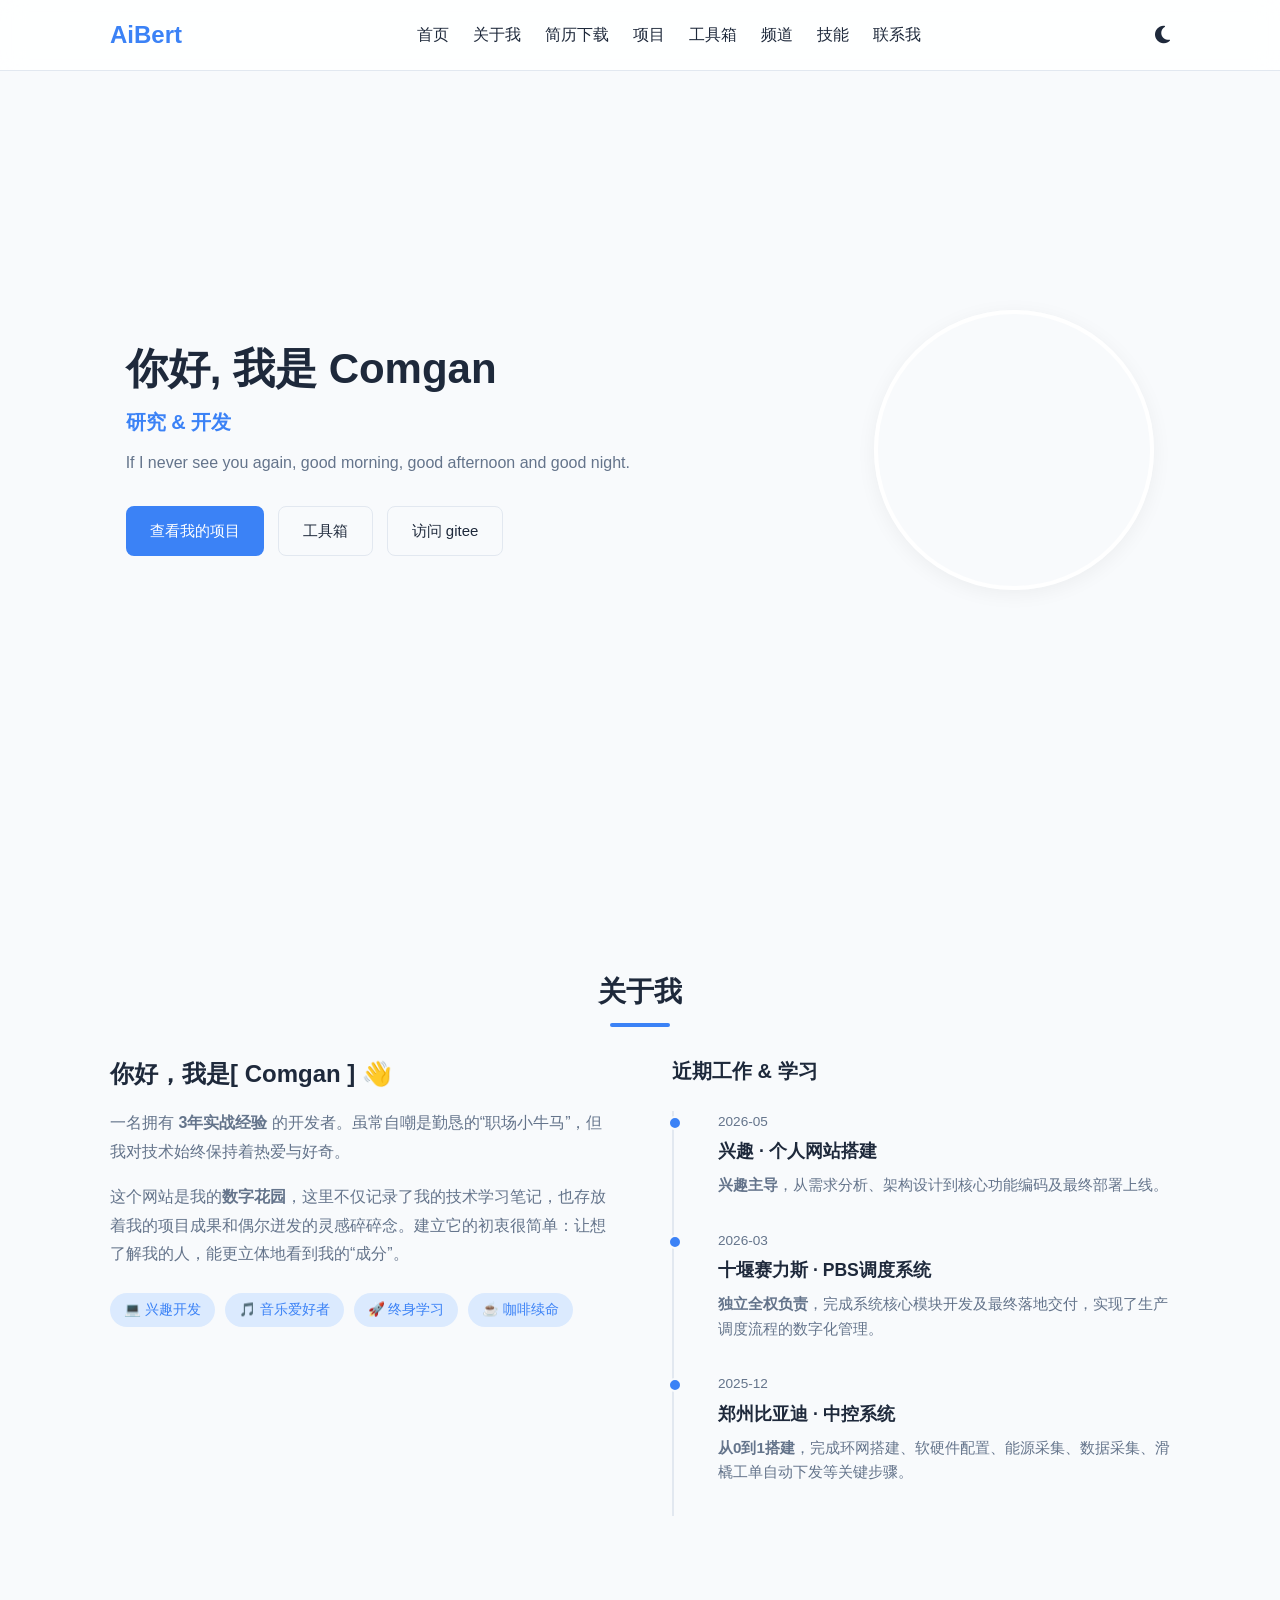
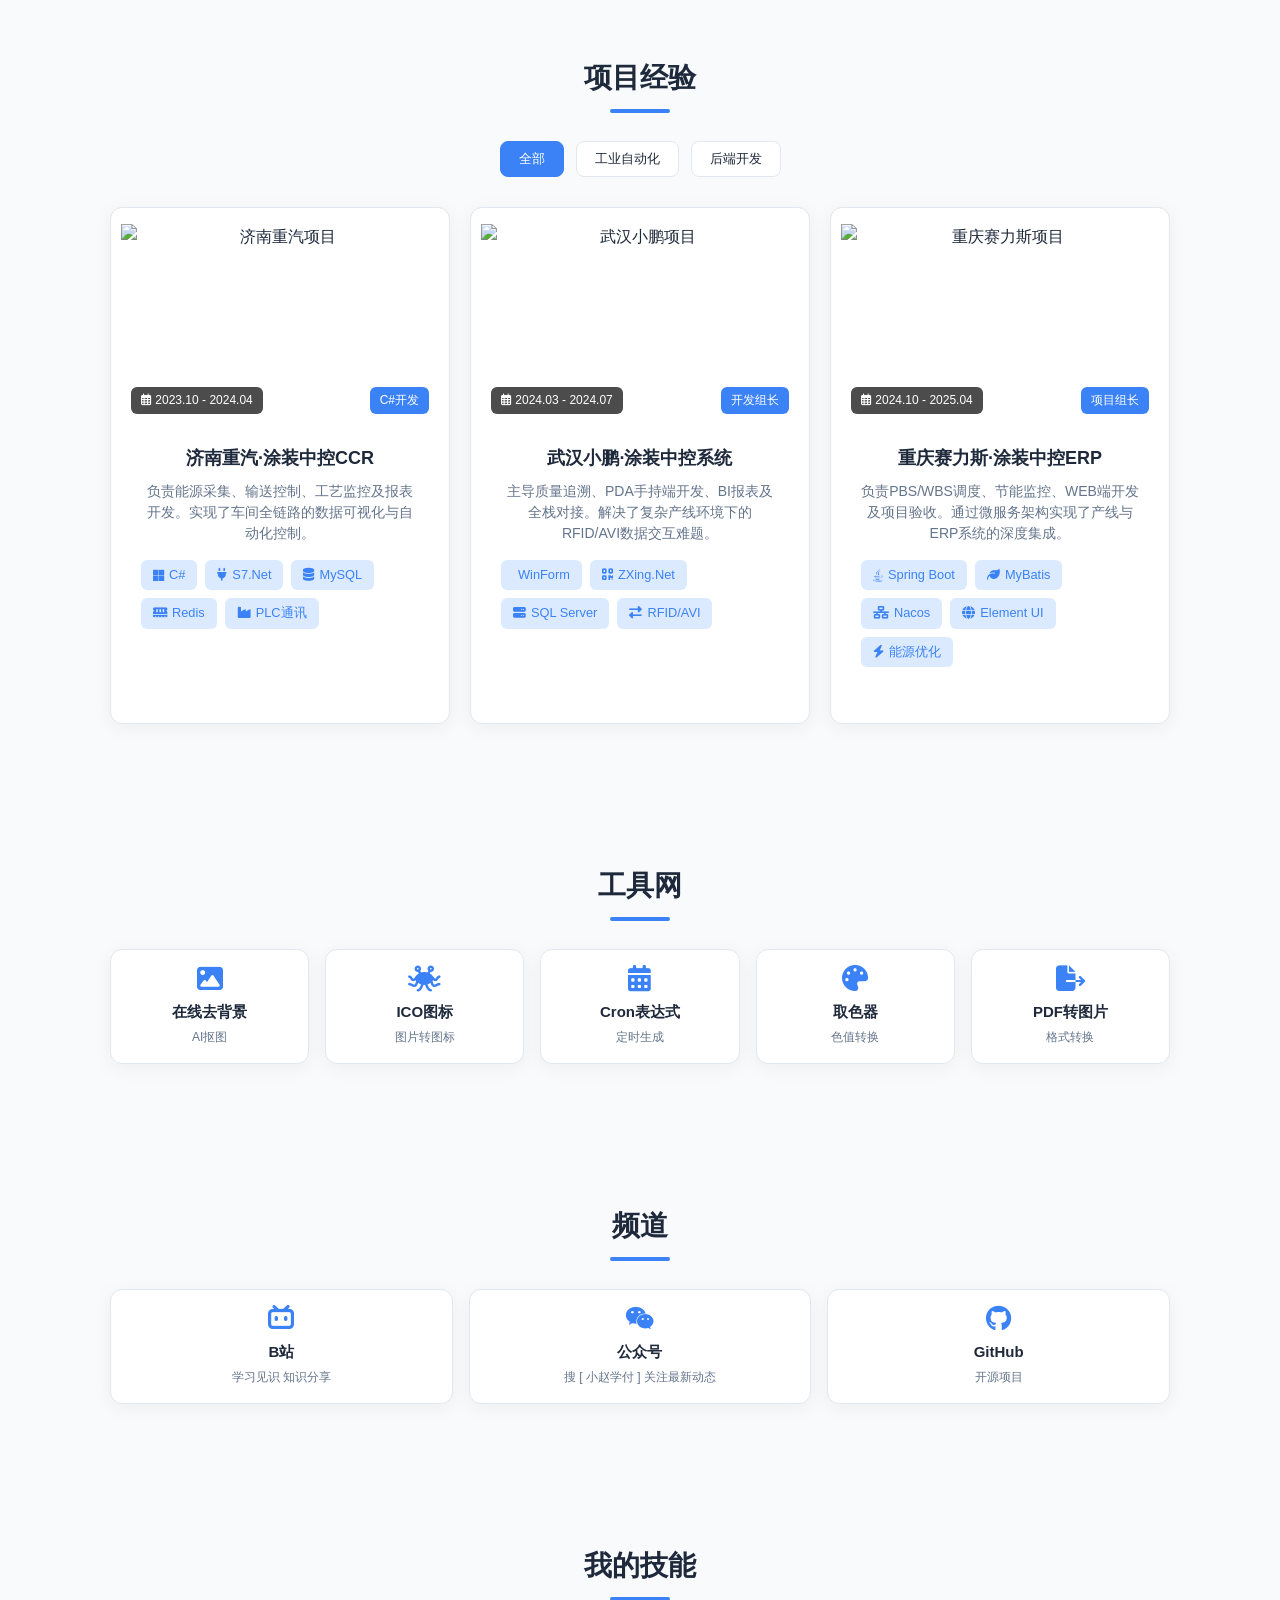
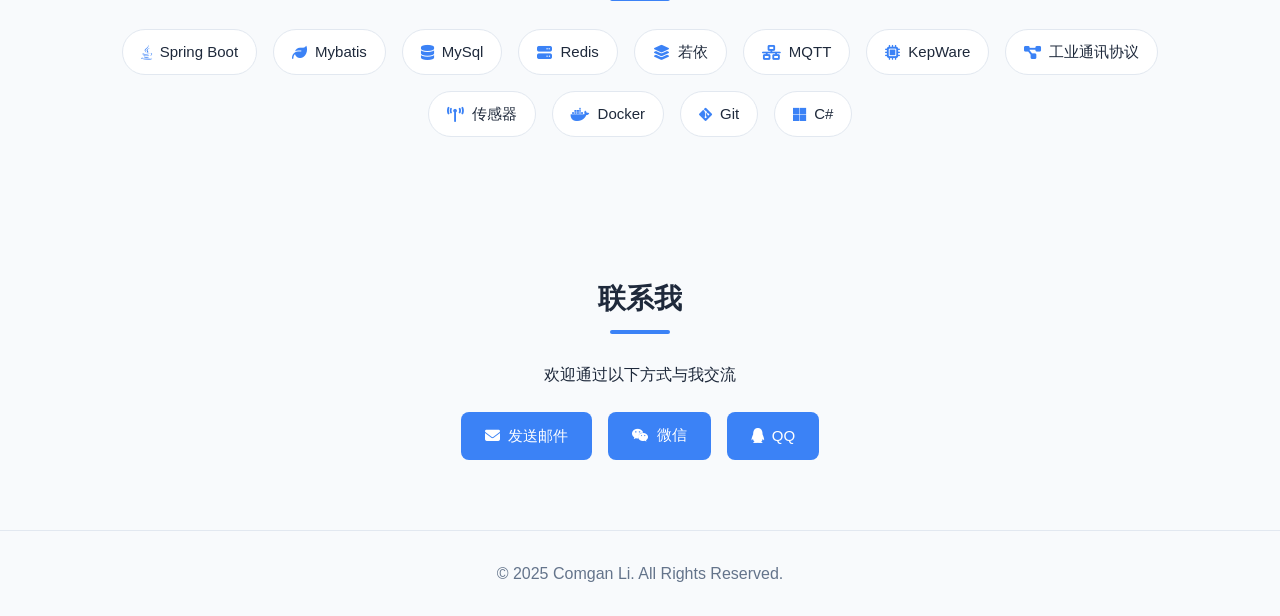
==== commit a5061af1: "fix:第四次提交个人网站" ====
--- a/index.html
+++ b/index.html
@@ -813,13 +813,13 @@
             <a href="https://space.bilibili.com/510598291" target="_blank" class="social-card">
                 <i class="fab fa-bilibili social-card__icon"></i>
                 <h3>B站</h3>
-                <p>知识分享</p>
+                <p>学习见识 知识分享</p>
             </a>
 			
             <a href="#" target="_blank" class="social-card">
                 <i class="fab fa-weixin social-card__icon"></i>
                 <h3>公众号</h3>
-                <p>最新动态</p>
+                <p>搜 [ 小赵学付 ] 关注最新动态</p>
             </a>
 			
             <a href="https://github.com/lileide"  target="_blank" class="social-card">
